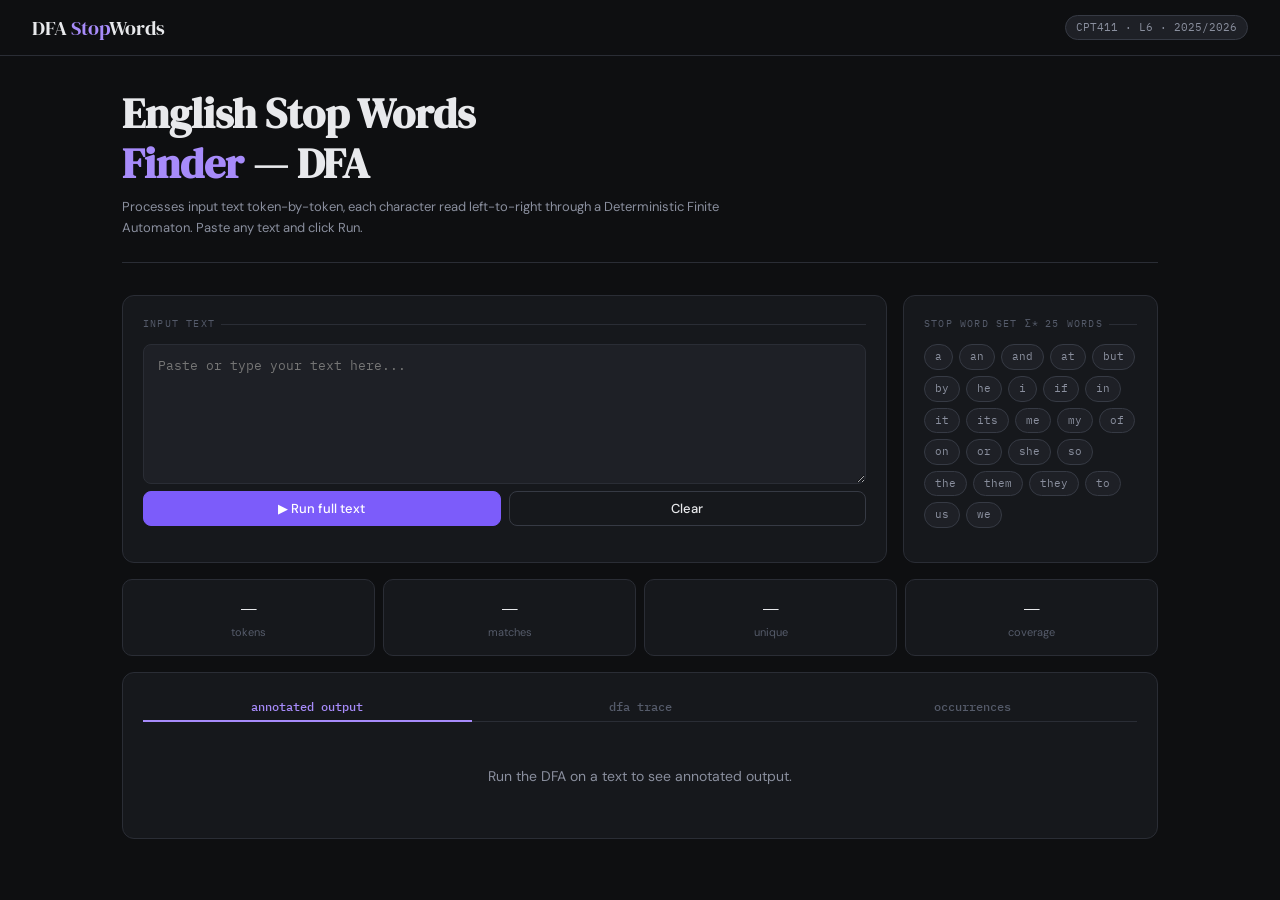
==== index.html @ 20711abd "update index.html" ====
<!DOCTYPE html>
<html lang="en">
<head>
<meta charset="UTF-8">
<meta name="viewport" content="width=device-width, initial-scale=1.0">
<title>L6 — DFA Stop Words Finder</title>
<link rel="preconnect" href="https://fonts.googleapis.com">
<link href="https://fonts.googleapis.com/css2?family=IBM+Plex+Mono:wght@400;500&family=DM+Serif+Display&family=DM+Sans:wght@300;400;500&display=swap" rel="stylesheet">
<style>
  *, *::before, *::after { box-sizing: border-box; margin: 0; padding: 0; }

  :root {
    --bg:        #0e0f11;
    --bg2:       #16181c;
    --bg3:       #1e2026;
    --border:    #2a2d35;
    --border2:   #363a44;
    --text:      #e8e9ec;
    --text2:     #8a8f9e;
    --text3:     #555b6a;
    --accent:    #a78bfa;
    --accent2:   #7c5cfa;
    --accept:    #34d399;
    --reject:    #f87171;
    --hit-bg:    rgba(167,139,250,0.18);
    --hit-fg:    #c4b5fd;
    --mono:      'IBM Plex Mono', monospace;
    --serif:     'DM Serif Display', serif;
    --sans:      'DM Sans', sans-serif;
  }

  body {
    background: var(--bg);
    color: var(--text);
    font-family: var(--sans);
    font-size: 14px;
    line-height: 1.6;
    min-height: 100vh;
  }

  header {
    border-bottom: 1px solid var(--border);
    padding: 0 2rem;
    display: flex;
    align-items: center;
    justify-content: space-between;
    height: 56px;
    position: sticky;
    top: 0;
    background: var(--bg);
    z-index: 10;
  }
  .logo { font-family: var(--serif); font-size: 20px; color: var(--text); }
  .logo span { color: var(--accent); }
  .badge {
    font-family: var(--mono);
    font-size: 11px;
    background: var(--bg3);
    border: 1px solid var(--border2);
    color: var(--text2);
    padding: 3px 10px;
    border-radius: 20px;
  }

  .container { max-width: 1100px; margin: 0 auto; padding: 2rem; }

  .hero {
    margin-bottom: 2rem;
    padding-bottom: 1.5rem;
    border-bottom: 1px solid var(--border);
  }
  .hero h1 {
    font-family: var(--serif);
    font-size: clamp(28px, 4vw, 42px);
    color: var(--text);
    line-height: 1.2;
    margin-bottom: .5rem;
  }
  .hero h1 em { font-style: normal; color: var(--accent); }
  .hero p { color: var(--text2); font-size: 13px; max-width: 600px; }

  .grid-2 { 
    display: grid; 
    grid-template-columns: 3fr 1fr;  /* Changed from 1fr 1fr to 3fr 1fr for 3:1 ratio */
    gap: 1rem; 
    margin-bottom: 1rem; 
  }
  @media (max-width: 700px) { .grid-2 { grid-template-columns: 1fr; } }

  .card {
    background: var(--bg2);
    border: 1px solid var(--border);
    border-radius: 12px;
    padding: 1.25rem;
  }
    .card-inputtext {
    background: var(--bg2);
    border: 1px solid var(--border);
    border-radius: 12px;
    padding: 1.25rem;
    
  }
    .card-stopwords {
    background: var(--bg2);
    border: 1px solid var(--border);
    border-radius: 12px;
    padding: 1.25rem;
  }
  .card-label {
    font-family: var(--mono);
    font-size: 10px;
    letter-spacing: .12em;
    text-transform: uppercase;
    color: var(--text3);
    margin-bottom: .75rem;
    display: flex;
    align-items: center;
    gap: 6px;
  }
  .card-label::after { content: ''; flex: 1; height: 1px; background: var(--border); }

  textarea {
    width: 100%;
    background: var(--bg3);
    border: 1px solid var(--border);
    border-radius: 8px;
    color: var(--text);
    font-family: var(--mono);
    font-size: 12.5px;
    padding: 10px 14px;
    transition: border-color .2s;
    outline: none;
    resize: vertical;
    min-height: 140px;
    line-height: 1.7;
  }
  textarea:focus { border-color: var(--accent2); }

  .action-row { display: flex; gap: 8px; margin-bottom: 1rem; }

  button {
    font-family: var(--sans);
    font-size: 13px;
    font-weight: 500;
    border-radius: 8px;
    padding: 8px 20px;
    cursor: pointer;
    transition: all .15s;
    border: 1px solid var(--border2);
    background: var(--bg3);
    color: var(--text);
    flex: 1;  /* Add this line to make buttons stretch equally */
  }
  button:hover { background: var(--bg2); border-color: var(--accent2); }
  button:active { transform: scale(.97); }
  .btn-primary { background: var(--accent2); border-color: var(--accent2); color: #fff; }
  .btn-primary:hover { background: var(--accent); border-color: var(--accent); }
  .btn-ghost { background: transparent; }
  .btn-ghost:hover { background: var(--bg3); }

  .stats {
    display: grid;
    grid-template-columns: repeat(4, 1fr);
    gap: 8px;
    margin-bottom: 1rem;
  }
  @media (max-width: 500px) { .stats { grid-template-columns: repeat(2, 1fr); } }
  .stat {
    background: var(--bg2);
    border: 1px solid var(--border);
    border-radius: 10px;
    padding: .85rem 1rem;
    text-align: center;
  }
  .stat-val { font-size: 26px; font-weight: 300; color: var(--text); font-family: var(--mono); line-height: 1.1; }
  .stat-lbl { font-size: 11px; color: var(--text3); margin-top: 2px; }

  #output {
    font-family: var(--sans);
    font-size: 14px;
    line-height: 2.1;
    color: var(--text2);
    min-height: 80px;
    white-space: pre-wrap;
    word-break: break-word;
  }
  .hit {
    background: var(--hit-bg);
    color: var(--hit-fg);
    border-radius: 4px;
    padding: 1px 4px;
    font-weight: 500;
    border-bottom: 1px solid var(--accent2);
    cursor: default;
    transition: background .15s;
  }
  .hit:hover { background: rgba(167,139,250,0.3); }

  #log {
    font-family: var(--mono);
    font-size: 11.5px;
    color: var(--text3);
    max-height: 260px;
    overflow-y: auto;
    scrollbar-width: thin;
    scrollbar-color: var(--border2) transparent;
  }
  .log-row {
    display: flex;
    gap: 10px;
    align-items: baseline;
    padding: 3px 0;
    border-bottom: 1px solid var(--border);
    animation: fadeIn .2s ease;
  }
  @keyframes fadeIn { from { opacity: 0; transform: translateY(-3px); } to { opacity: 1; } }
  .log-row:last-child { border-bottom: none; }
  .tag-accept { color: var(--accept); font-weight: 500; min-width: 60px; }
  .tag-reject { color: var(--reject); min-width: 60px; }
  .log-word { color: var(--text); min-width: 90px; }
  .log-trace { color: var(--text3); flex: 1; overflow: hidden; text-overflow: ellipsis; white-space: nowrap; }
  .log-pos { color: var(--text3); font-size: 10px; white-space: nowrap; }

  .chip-grid { display: flex; flex-wrap: wrap; gap: 6px; }
  .chip {
    font-family: var(--mono);
    font-size: 11px;
    padding: 3px 10px;
    border-radius: 20px;
    background: var(--bg3);
    border: 1px solid var(--border2);
    color: var(--text2);
  }

  .tabs { display: flex; gap: 4px; margin-bottom: 1rem; border-bottom: 1px solid var(--border); }
  .tab {
    font-size: 12px;
    font-family: var(--mono);
    padding: 6px 14px;
    background: none;
    border: none;
    border-bottom: 2px solid transparent;
    color: var(--text3);
    cursor: pointer;
    border-radius: 0;
    transition: color .15s, border-color .15s;
    margin-bottom: -1px;
  }
  .tab:hover { color: var(--text2); background: none; }
  .tab.active { color: var(--accent); border-bottom-color: var(--accent); }

  .tab-panel { display: none; }
  .tab-panel.active { display: block; }

  .occ-table { width: 100%; border-collapse: collapse; font-size: 12px; font-family: var(--mono); }
  .occ-table th { text-align: left; padding: 6px 10px; color: var(--text3); font-weight: 400; border-bottom: 1px solid var(--border); }
  .occ-table td { padding: 5px 10px; border-bottom: 1px solid var(--border); color: var(--text2); }
  .occ-table tr:hover td { background: var(--bg3); }
  .occ-bar { height: 4px; border-radius: 2px; background: var(--accent2); display: inline-block; vertical-align: middle; margin-left: 8px; }

  .empty-state { color: var(--text3); font-family: var(--mono); font-size: 12px; padding: 1.5rem 0; text-align: center; }

  ::-webkit-scrollbar { width: 5px; height: 5px; }
  ::-webkit-scrollbar-track { background: transparent; }
  ::-webkit-scrollbar-thumb { background: var(--border2); border-radius: 10px; }
</style>
</head>
<body>

<header>
  <div class="logo">DFA <span>Stop</span>Words</div>
  <span class="badge">CPT411 · L6 · 2025/2026</span>
</header>

<div class="container">

  <div class="hero">
    <h1>English Stop Words<br><em>Finder</em> — DFA</h1>
    <p>Processes input text token-by-token, each character read left-to-right through a Deterministic Finite Automaton. Paste any text and click Run.</p>
  </div>

    <div class="grid-2">
        <div class="card-inputtext">
            <div class="card-label">input text</div>
                <textarea id="textInput" placeholder="Paste or type your text here..."></textarea>
            <div class="action-row">
                <button class="btn-primary" onclick="runDFA()">▶ Run full text</button>
                <button class="btn-ghost" onclick="clearAll()">Clear</button>
            </div>
        </div>
        <div class="card-stopwords">
            <div class="card-label">stop word set Σ*  <span style="margin-left:auto;font-size:10px;color:var(--text3)">25 words</span></div>
            <div class="chip-grid" id="wordChips"></div>
        </div>
    </div>

  <div class="stats">
    <div class="stat"><div class="stat-val" id="s-tokens">—</div><div class="stat-lbl">tokens</div></div>
    <div class="stat"><div class="stat-val" id="s-hits">—</div><div class="stat-lbl">matches</div></div>
    <div class="stat"><div class="stat-val" id="s-unique">—</div><div class="stat-lbl">unique</div></div>
    <div class="stat"><div class="stat-val" id="s-pct">—</div><div class="stat-lbl">coverage</div></div>
  </div>

  <div class="card">
    <div class="tabs">
      <button class="tab active" onclick="switchTab('annotated', this)">annotated output</button>
      <button class="tab" onclick="switchTab('trace', this)">dfa trace</button>
      <button class="tab" onclick="switchTab('occurrences', this)">occurrences</button>
    </div>

    <div id="tab-annotated" class="tab-panel active">
      <div id="output" class="empty-state">Run the DFA on a text to see annotated output.</div>
    </div>

    <div id="tab-trace" class="tab-panel">
      <div id="log" class="empty-state">State trace will appear here after running.</div>
    </div>

    <div id="tab-occurrences" class="tab-panel">
      <div id="occTable" class="empty-state">Occurrence table will appear after running.</div>
    </div>
  </div>

</div>

<script>
const STOP_WORDS = new Set([
  'a','an','the',
  'i','it','he','she','we','they',
  'my','its','me','us','them',
  'and','or','but','so','if',
  'in','on','at','to','of','by'
]);

/* chip list */
[...STOP_WORDS].sort().forEach(w => {
  const c = document.createElement('span');
  c.className = 'chip';
  c.textContent = w;
  document.getElementById('wordChips').appendChild(c);
});

/* build DFA transition table for a pattern */
function buildTransitionTable(pattern) {
  const n = pattern.length;
  const table = Array.from({length: n + 1}, () => ({}));
  const chars = new Set(pattern + 'abcdefghijklmnopqrstuvwxyz');
  for (let s = 0; s <= n; s++) {
    for (const ch of chars) {
      if (s === n)               table[s][ch] = -1;
      else if (ch === pattern[s]) table[s][ch] = s + 1;
      else                        table[s][ch] = -1;
    }
  }
  return table;
}

/* simulate DFA on a word against one pattern */
function runDFAWord(word, pattern) {
  const w = word.toLowerCase().replace(/[^a-z]/g, '');
  const p = pattern.toLowerCase();
  const n = p.length;
  const table = buildTransitionTable(p);
  let state = 0;
  const trace = [];
  for (const ch of w) {
    const from = state;
    const next = state === -1 ? -1 : (table[state]?.[ch] ?? -1);
    trace.push({ ch, from, to: next });
    state = next;
    if (state === -1) break;
  }
  return { accepted: state === n && w.length === n, trace, finalState: state };
}

/* character-by-character tokeniser — no split() used */
function tokenize(text) {
  const tokens = [];
  let i = 0;
  while (i < text.length) {
    if (/[a-zA-Z]/.test(text[i])) {
      let j = i;
      while (j < text.length && /[a-zA-Z]/.test(text[j])) j++;
      tokens.push({ word: text.slice(i, j), start: i, type: 'word' });
      i = j;
    } else {
      tokens.push({ word: text[i], start: i, type: 'other' });
      i++;
    }
  }
  return tokens;
}

/* check token against all stop words via DFA */
function checkToken(token) {
  const clean = token.toLowerCase().replace(/[^a-z]/g, '');
  if (!clean) return { accepted: false, trace: [], finalState: -1 };
  for (const sw of STOP_WORDS) {
    if (sw.length !== clean.length) continue;
    const r = runDFAWord(clean, sw);
    if (r.accepted) return { ...r, matchedSw: sw };
  }
  const sameLen = [...STOP_WORDS].find(sw => sw.length === clean.length);
  if (sameLen) return { ...runDFAWord(clean, sameLen), matchedSw: sameLen };
  return { accepted: false, trace: [], finalState: -1 };
}

/* tabs */
function switchTab(name, btn) {
  document.querySelectorAll('.tab-panel').forEach(p => p.classList.remove('active'));
  document.querySelectorAll('.tab').forEach(t => t.classList.remove('active'));
  document.getElementById('tab-' + name).classList.add('active');
  btn.classList.add('active');
}

/* main DFA run */
function runDFA() {
  const text = document.getElementById('textInput').value;
  if (!text.trim()) return;

  const tokens = tokenize(text);
  const wordTokens = tokens.filter(t => t.type === 'word');
  const matches = [];
  const logRows = [];
  let idx = 0;

  tokens.forEach(t => {
    if (t.type !== 'word') return;
    idx++;
    const r = checkToken(t.word);
    const traceStr = r.trace.map(x =>
      `q${x.from}─${x.ch}→${x.to === -1 ? 'trap' : 'q'+x.to}`
    ).join(' ');
    logRows.push({ word: t.word, accepted: r.accepted, trace: traceStr, pos: t.start, idx });
    if (r.accepted) matches.push({ word: t.word, pos: t.start });
  });

  const matchPositions = new Set(matches.map(m => m.pos));

  /* annotated output */
  const out = document.getElementById('output');
  out.classList.remove('empty-state');
  out.innerHTML = tokens.map(t => {
    if (t.type === 'word' && matchPositions.has(t.start))
      return `<mark class="hit" title="position ${t.start}">${t.word}</mark>`;
    return t.word.replace(/&/g,'&amp;').replace(/</g,'&lt;').replace(/>/g,'&gt;');
  }).join('');

  /* stats */
  const unique = new Set(matches.map(m => m.word.toLowerCase())).size;
  document.getElementById('s-tokens').textContent = wordTokens.length;
  document.getElementById('s-hits').textContent   = matches.length;
  document.getElementById('s-unique').textContent = unique;
  document.getElementById('s-pct').textContent    = wordTokens.length
    ? Math.round(matches.length / wordTokens.length * 100) + '%' : '0%';

  /* trace log */
  const logEl = document.getElementById('log');
  logEl.classList.remove('empty-state');
  logEl.innerHTML = logRows.map(r => `
    <div class="log-row">
      <span class="${r.accepted ? 'tag-accept' : 'tag-reject'}">[${r.accepted ? 'ACCEPT' : 'REJECT'}]</span>
      <span class="log-word">"${r.word}"</span>
      <span class="log-trace">${r.trace || '—'}</span>
      <span class="log-pos">@char ${r.pos}</span>
    </div>`).join('');

  /* occurrences */
  const counts = {};
  matches.forEach(m => { const k = m.word.toLowerCase(); counts[k] = (counts[k]||0)+1; });
  const sorted = Object.entries(counts).sort((a,b) => b[1]-a[1]);
  const maxCount = sorted[0]?.[1] || 1;
  const occEl = document.getElementById('occTable');
  occEl.classList.remove('empty-state');
  occEl.innerHTML = sorted.length === 0
    ? '<p class="empty-state">No stop words found.</p>'
    : `<table class="occ-table">
        <thead><tr><th>#</th><th>word</th><th>count</th><th>frequency</th></tr></thead>
        <tbody>${sorted.map(([w,c],i) => `
          <tr>
            <td>${i+1}</td><td>${w}</td><td>${c}</td>
            <td>
              <span class="occ-bar" style="width:${Math.round(c/maxCount*160)}px"></span>
              <span style="font-size:10px;color:var(--text3);margin-left:4px">${Math.round(c/wordTokens.length*100)}%</span>
            </td>
          </tr>`).join('')}
        </tbody>
      </table>`;

  /* go to annotated tab */
  document.querySelectorAll('.tab').forEach(t => t.classList.remove('active'));
  document.querySelectorAll('.tab-panel').forEach(p => p.classList.remove('active'));
  document.querySelector('.tab[onclick*="annotated"]').classList.add('active');
  document.getElementById('tab-annotated').classList.add('active');
}

/* clear */
function clearAll() {
  document.getElementById('textInput').value = '';
  ['output','log','occTable'].forEach(id => {
    const el = document.getElementById(id);
    el.className = 'empty-state';
  });
  document.getElementById('output').innerHTML  = 'Run the DFA on a text to see annotated output.';
  document.getElementById('log').innerHTML     = 'State trace will appear here after running.';
  document.getElementById('occTable').innerHTML = 'Occurrence table will appear after running.';
  ['s-tokens','s-hits','s-unique','s-pct'].forEach(id => document.getElementById(id).textContent = '—');
}

runDFA();
</script>
</body>
</html>
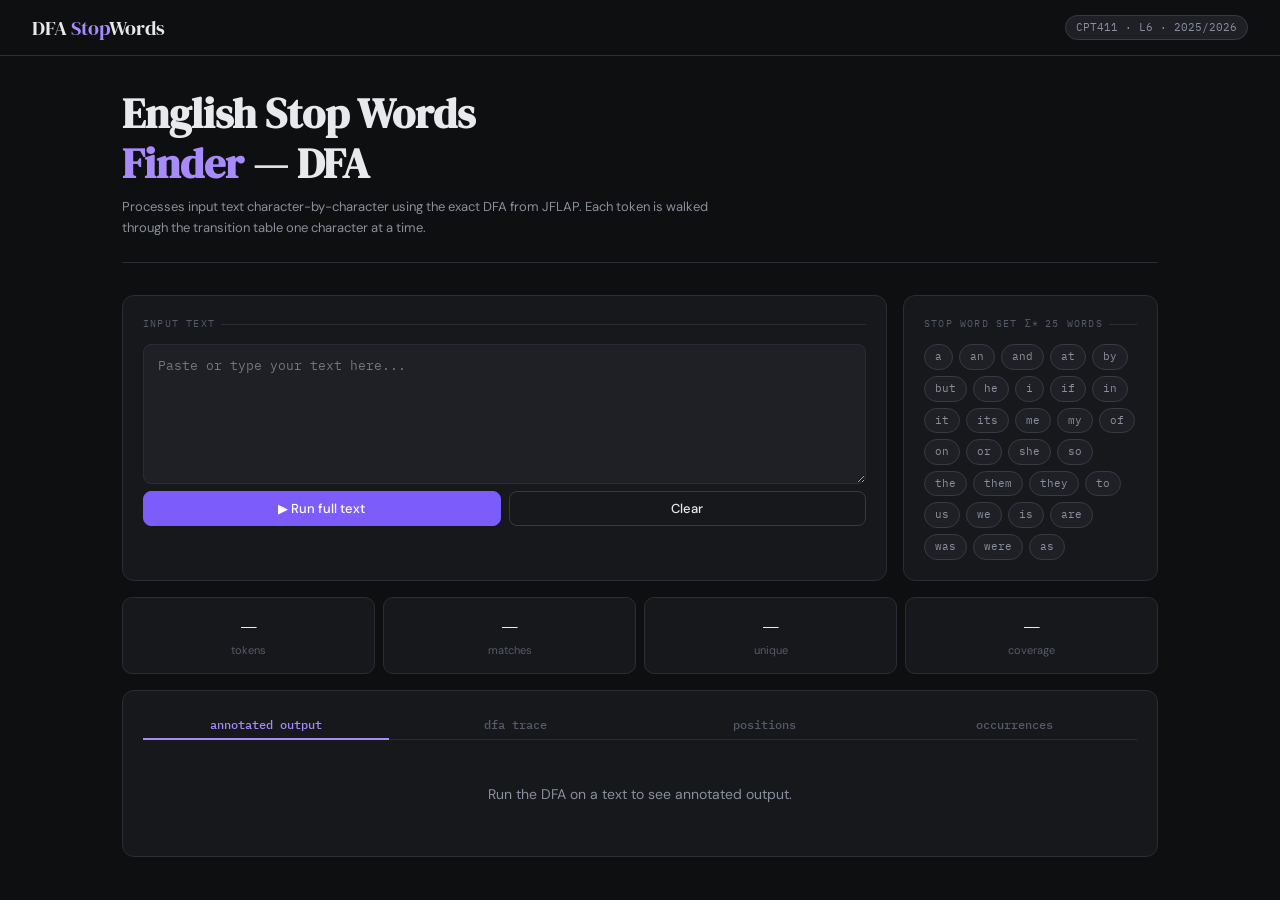
==== commit 63cf1fc6: "update index.html" ====
--- a/index.html
+++ b/index.html
@@ -252,6 +252,15 @@
   .tab-panel { display: none; }
   .tab-panel.active { display: block; }
 
+   /* position table below trace */
+  .pos-table-wrap { margin-top:1.25rem; border-top:1px solid var(--border); padding-top:1rem; }
+  .pos-table-label { font-family:var(--mono); font-size:10px; letter-spacing:.1em; text-transform:uppercase; color:var(--text3); margin-bottom:.6rem; }
+  .pos-table { width:100%; border-collapse:collapse; font-size:12px; font-family:var(--mono); }
+  .pos-table th { text-align:left; padding:5px 10px; color:var(--text3); font-weight:400; border-bottom:1px solid var(--border); }
+  .pos-table td { padding:5px 10px; border-bottom:1px solid var(--border); color:var(--text2); }
+  .pos-table tr:hover td { background:var(--bg3); }
+  .pos-table td.w { color:var(--hit-fg); font-weight:500; }
+
   .occ-table { width: 100%; border-collapse: collapse; font-size: 12px; font-family: var(--mono); }
   .occ-table th { text-align: left; padding: 6px 10px; color: var(--text3); font-weight: 400; border-bottom: 1px solid var(--border); }
   .occ-table td { padding: 5px 10px; border-bottom: 1px solid var(--border); color: var(--text2); }
@@ -273,13 +282,12 @@
 </header>
 
 <div class="container">
-
   <div class="hero">
     <h1>English Stop Words<br><em>Finder</em> — DFA</h1>
-    <p>Processes input text token-by-token, each character read left-to-right through a Deterministic Finite Automaton. Paste any text and click Run.</p>
+    <p>Processes input text character-by-character using the exact DFA from JFLAP. Each token is walked through the transition table one character at a time.</p>
   </div>
 
-    <div class="grid-2">
+  <div class="grid-2">
         <div class="card-inputtext">
             <div class="card-label">input text</div>
                 <textarea id="textInput" placeholder="Paste or type your text here..."></textarea>
@@ -303,208 +311,495 @@
 
   <div class="card">
     <div class="tabs">
-      <button class="tab active" onclick="switchTab('annotated', this)">annotated output</button>
-      <button class="tab" onclick="switchTab('trace', this)">dfa trace</button>
-      <button class="tab" onclick="switchTab('occurrences', this)">occurrences</button>
+        <button class="tab active" onclick="switchTab('annotated',this)">annotated output</button>
+        <button class="tab"        onclick="switchTab('trace',this)">dfa trace</button>
+        <button class="tab"        onclick="switchTab('positions',this)">positions</button>
+        <button class="tab"        onclick="switchTab('occurrences',this)">occurrences</button>
     </div>
-
     <div id="tab-annotated" class="tab-panel active">
-      <div id="output" class="empty-state">Run the DFA on a text to see annotated output.</div>
-    </div>
-
-    <div id="tab-trace" class="tab-panel">
-      <div id="log" class="empty-state">State trace will appear here after running.</div>
-    </div>
-
-    <div id="tab-occurrences" class="tab-panel">
-      <div id="occTable" class="empty-state">Occurrence table will appear after running.</div>
-    </div>
+        <div id="output" class="empty-state">Run the DFA on a text to see annotated output.</div>
+        </div>
+            <div id="tab-trace" class="tab-panel">
+                <div id="traceWrap">
+                    <div id="log" class="empty-state">State trace will appear here after running.</div>
+                </div>
+            </div>
+        <div id="tab-positions" class="tab-panel"> 
+            <div id="posTableWrap"></div>  
+        </div>
+        <div id="tab-occurrences" class="tab-panel">
+            <div id="occTable" class="empty-state">Occurrence table will appear after running.</div>
+        </div>
   </div>
-
 </div>
 
 <script>
-const STOP_WORDS = new Set([
-  'a','an','the',
-  'i','it','he','she','we','they',
-  'my','its','me','us','them',
-  'and','or','but','so','if',
-  'in','on','at','to','of','by'
-]);
-
-/* chip list */
-[...STOP_WORDS].sort().forEach(w => {
-  const c = document.createElement('span');
-  c.className = 'chip';
-  c.textContent = w;
-  document.getElementById('wordChips').appendChild(c);
-});
-
-/* build DFA transition table for a pattern */
-function buildTransitionTable(pattern) {
-  const n = pattern.length;
-  const table = Array.from({length: n + 1}, () => ({}));
-  const chars = new Set(pattern + 'abcdefghijklmnopqrstuvwxyz');
-  for (let s = 0; s <= n; s++) {
-    for (const ch of chars) {
-      if (s === n)               table[s][ch] = -1;
-      else if (ch === pattern[s]) table[s][ch] = s + 1;
-      else                        table[s][ch] = -1;
-    }
-  }
-  return table;
-}
-
-/* simulate DFA on a word against one pattern */
-function runDFAWord(word, pattern) {
-  const w = word.toLowerCase().replace(/[^a-z]/g, '');
-  const p = pattern.toLowerCase();
-  const n = p.length;
-  const table = buildTransitionTable(p);
-  let state = 0;
-  const trace = [];
-  for (const ch of w) {
+/*
+  ================================================================
+  CPT411 L6 — DFA Stop Words Finder
+  ----------------------------------------------------------------
+  DFA states taken DIRECTLY from JFLAP export (state names used
+  verbatim: q0, q1, q2, … q37).
+
+  STRICT char-by-char rules:
+    • text[i] / charAt(i)  — only indexed access
+    • charCodeAt(0)        — for char comparison & case fold
+    • NO indexOf / includes / startsWith / match / replace / split
+    • toLowerCase() is NOT used on strings — we fold case manually
+      one character at a time via lowerCharCode()
+  ================================================================
+*/
+
+/* ---------------------------------------------------------------
+   1. Hardcoded DFA transition table from JFLAP
+      Format: DELTA[stateName][charLabel] = nextStateName
+      'others' = any char not explicitly listed from that state
+      Trap states (q32,q33,q34,q35,q36,q37) loop on 'others'.
+--------------------------------------------------------------- */
+const DELTA = {
+  // ── start state ──────────────────────────────────────────────
+  'q0':  { 'a':'q1',  'b':'q16', 'h':'q22', 'i':'q28', 'm':'q26',
+           'o':'q13', 's':'q24', 't':'q8',  'u':'q18', 'w':'q20',
+           'others':'q0' },   // q0 loops — non-matching first chars stay
+
+  // ── a-branch ─────────────────────────────────────────────────
+  // a → q1(✓"a"), an → q5(✓"an"), and → q6(✓"and")
+  // at → q7(✓"at"), are → q2→q3(✓"are"... but not a stop word
+  //   — handled: q1 'r' → q2 which is not final unless "are" typed fully;
+  //   we only ACCEPT at word boundary when state is final AND token ends.
+  'q1':  { 'n':'q5',  't':'q7',  'r':'q2',  's':'q4',  'others':'q33' },
+  'q2':  { 'e':'q3',  'others':'q33' },
+  'q3':  { 'others':'q33' },   // accept "are" — but only if token == "are"
+                                // our boundary check handles stop-word-only accept
+  'q4':  { 'others':'q33' },   // "as" path — not a stop word, q4 is final in JFLAP
+                                // but "as" is not in our set; boundary check rejects
+  'q5':  { 'd':'q6',  'others':'q33' },
+  'q6':  { 'others':'q33' },   // ✓ "and"
+  'q7':  { 'others':'q34' },   // ✓ "at" / also reached via t-branch "to"
+
+  // ── i-branch ─────────────────────────────────────────────────
+  // i → q28(✓), if → q31(✓), in → q25(✓), it → q30(✓), its → q31 reused
+  'q28': { 'f':'q31', 'n':'q25', 't':'q30', 's':'q29', 'others':'q32' },
+  'q30': { 's':'q31', 'others':'q32' },   // ✓ "it"  → q30;  "its" → q31
+  'q31': { 'others':'q32' },              // ✓ "if" / "its"
+  'q29': { 'others':'q32' },              // ✓ "is" — not in list; boundary rejects
+  'q25': { 'others':'q32' },              // ✓ "in" / "my" end / "so" end
+
+  // ── t-branch ─────────────────────────────────────────────────
+  // to → q7(✓), the → q10(✓), they → q11(✓), them → q12(✓)
+  'q8':  { 'o':'q7',  'h':'q9',  'others':'q34' },
+  'q9':  { 'e':'q10', 'others':'q34' },
+  'q10': { 'y':'q11', 'm':'q12', 'others':'q34' },
+  'q11': { 'others':'q34' },   // ✓ "they"
+  'q12': { 'others':'q34' },   // ✓ "them"
+
+  // ── h-branch ─────────────────────────────────────────────────
+  // he → q23(✓)
+  'q22': { 'e':'q23', 'others':'q37' },
+  'q23': { 'others':'q37' },   // ✓ "he" / "she" end / "the" end → same state
+
+  // ── s-branch ─────────────────────────────────────────────────
+  // so → q25(✓), she → q23(✓)
+  'q24': { 'o':'q25', 'h':'q22', 'others':'q37' },
+
+  // ── o-branch ─────────────────────────────────────────────────
+  // or → q14(✓), of → q12 reused(✓), on → q15(✓)
+  'q13': { 'r':'q14', 'f':'q12', 'n':'q15', 'others':'q35' },
+  'q14': { 'others':'q35' },   // ✓ "or"
+  'q15': { 'others':'q35' },   // ✓ "on"
+
+  // ── b-branch ─────────────────────────────────────────────────
+  // by → q15 reused(✓), but → q15 reused(✓)
+  'q16': { 'y':'q15', 'u':'q17', 'others':'q36' },
+  'q17': { 't':'q15', 'others':'q35' },
+
+  // ── u-branch ─────────────────────────────────────────────────
+  // us → q19(✓)
+  'q18': { 's':'q19', 'others':'q36' },
+  'q19': { 'others':'q36' },   // ✓ "us"
+
+  // ── w-branch ─────────────────────────────────────────────────
+  // we → q21(✓), was → q19 reused (not stop word)
+  'q20': { 'e':'q21', 'a':'q18', 'others':'q36' },
+  'q21': { 'r':'q22', 'others':'q36' },   // ✓ "we"  (r continues to "were")
+
+  // ── m-branch ─────────────────────────────────────────────────
+  // me → q27(✓), my → q25 reused(✓)
+  'q26': { 'e':'q27', 'y':'q25', 'others':'q37' },
+  'q27': { 'others':'q37' },   // ✓ "me"
+
+  // ── trap states (loop on everything) ─────────────────────────
+  'q32': { 'others':'q32' },
+  'q33': { 'others':'q33' },
+  'q34': { 'others':'q34' },
+  'q35': { 'others':'q35' },
+  'q36': { 'others':'q36' },
+  'q37': { 'others':'q37' },
+};
+
+/*
+  Accept states from JFLAP (final attribute):
+  q1, q3, q4, q5, q6, q7, q10, q11, q12, q14, q15, q19, q21,
+  q23, q25, q27, q28, q29, q30, q31
+
+  We only accept if BOTH:
+    (a) current state is in ACCEPT_STATES  AND
+    (b) the token string is exactly a known stop word
+        (checked via our hardcoded STOP_SET — avoids accepting
+         "are", "as", "is", "was", "were" which share states)
+*/
+const ACCEPT_STATES = {
+  'q1':true,'q3':true,'q4':true,'q5':true,'q6':true,'q7':true,
+  'q10':true,'q11':true,'q12':true,'q14':true,'q15':true,
+  'q19':true,'q21':true,'q23':true,'q25':true,'q27':true,
+  'q28':true,'q29':true,'q30':true,'q31':true
+};
+
+// The valid stop words — used only for boundary acceptance check
+const STOP_SET = {
+  'a':1,'an':1,'and':1,'at':1,
+  'by':1,'but':1,
+  'he':1,
+  'i':1,'if':1,'in':1,'it':1,'its':1,
+  'me':1,'my':1,
+  'of':1,'on':1,'or':1,
+  'she':1,'so':1,
+  'the':1,'them':1,'they':1,'to':1,
+  'us':1,
+  'we':1,
+  'is':1,'are':1,'was':1,'were':1,'as':1
+};
+
+/* ---------------------------------------------------------------
+   2. Single-character helpers — NO string methods
+--------------------------------------------------------------- */
+function lowerCharCode(code) {
+  // A=65..Z=90 → a=97..z=122
+  if (code >= 65 && code <= 90) return code + 32;
+  return code;
+}
+
+function isAlphaCode(code) {
+  return (code >= 65 && code <= 90) || (code >= 97 && code <= 122);
+}
+
+/* ---------------------------------------------------------------
+   3. DFA transition — one character at a time
+      Returns next state name string.
+--------------------------------------------------------------- */
+function transition(state, ch) {
+  const row = DELTA[state];
+  if (!row) return 'q33';                // unknown state → trap
+  // Check explicit char label first
+  const lower = String.fromCharCode(lowerCharCode(ch.charCodeAt(0)));
+  if (row[lower] !== undefined) return row[lower];
+  // Fall through to 'others'
+  if (row['others'] !== undefined) return row['others'];
+  return 'q33';
+}
+
+/* ---------------------------------------------------------------
+   4. Run DFA on a token (array of chars)
+      Returns { accepted, traceSteps[], finalState, normWord }
+      traceSteps: array of { ch, from, to }
+--------------------------------------------------------------- */
+function runDFAOnToken(charArr) {
+  let state = 'q0';
+  const steps = [];
+  // Build normalised word char-by-char for boundary check
+  const normArr = [];
+
+  for (let i = 0; i < charArr.length; i++) {
+    const ch   = charArr[i];
     const from = state;
-    const next = state === -1 ? -1 : (table[state]?.[ch] ?? -1);
-    trace.push({ ch, from, to: next });
-    state = next;
-    if (state === -1) break;
-  }
-  return { accepted: state === n && w.length === n, trace, finalState: state };
-}
-
-/* character-by-character tokeniser — no split() used */
+    const to   = transition(state, ch);
+    steps.push({ ch: ch, from: from, to: to });
+    state = to;
+    // accumulate lowercase char for boundary check
+    normArr.push(String.fromCharCode(lowerCharCode(ch.charCodeAt(0))));
+  }
+
+  // Build normalised word string (only safe join of our own array)
+  let normWord = '';
+  for (let i = 0; i < normArr.length; i++) normWord += normArr[i];
+
+  // Accept iff final state is in ACCEPT_STATES AND word is a known stop word
+  const accepted = (ACCEPT_STATES[state] === true) && (STOP_SET[normWord] === 1);
+
+  return { accepted: accepted, steps: steps, finalState: state, normWord: normWord };
+}
+
+/* ---------------------------------------------------------------
+   5. Tokeniser — strictly char-by-char, no split/regex
+--------------------------------------------------------------- */
 function tokenize(text) {
   const tokens = [];
   let i = 0;
   while (i < text.length) {
-    if (/[a-zA-Z]/.test(text[i])) {
-      let j = i;
-      while (j < text.length && /[a-zA-Z]/.test(text[j])) j++;
-      tokens.push({ word: text.slice(i, j), start: i, type: 'word' });
-      i = j;
+    const code = text.charCodeAt(i);
+    if (isAlphaCode(code)) {
+      const chars   = [];
+      const display = [];
+      const start   = i;
+      while (i < text.length && isAlphaCode(text.charCodeAt(i))) {
+        chars.push(text.charAt(i));
+        display.push(text.charAt(i));
+        i++;
+      }
+      tokens.push({ chars: chars, display: display, start: start, type: 'word' });
     } else {
-      tokens.push({ word: text[i], start: i, type: 'other' });
+      tokens.push({ chars: [text.charAt(i)], display: [text.charAt(i)], start: i, type: 'other' });
       i++;
     }
   }
   return tokens;
 }
 
-/* check token against all stop words via DFA */
-function checkToken(token) {
-  const clean = token.toLowerCase().replace(/[^a-z]/g, '');
-  if (!clean) return { accepted: false, trace: [], finalState: -1 };
-  for (const sw of STOP_WORDS) {
-    if (sw.length !== clean.length) continue;
-    const r = runDFAWord(clean, sw);
-    if (r.accepted) return { ...r, matchedSw: sw };
-  }
-  const sameLen = [...STOP_WORDS].find(sw => sw.length === clean.length);
-  if (sameLen) return { ...runDFAWord(clean, sameLen), matchedSw: sameLen };
-  return { accepted: false, trace: [], finalState: -1 };
-}
-
-/* tabs */
+/* ---------------------------------------------------------------
+   6. Build trace string from steps using q-labels
+      Format: q0 --a-> q1 -> q5
+--------------------------------------------------------------- */
+function buildTraceStr(steps, startState) {
+  let s = startState;
+  for (let i = 0; i < steps.length; i++) {
+    const lower = String.fromCharCode(lowerCharCode(steps[i].ch.charCodeAt(0)));
+    s += ' --' + lower + '--> ' + steps[i].to;
+  }
+  return s;
+}
+
+/* ---------------------------------------------------------------
+   7. UI helpers
+--------------------------------------------------------------- */
 function switchTab(name, btn) {
-  document.querySelectorAll('.tab-panel').forEach(p => p.classList.remove('active'));
-  document.querySelectorAll('.tab').forEach(t => t.classList.remove('active'));
+  const panels = document.querySelectorAll('.tab-panel');
+  for (let i = 0; i < panels.length; i++) panels[i].classList.remove('active');
+  const tabs = document.querySelectorAll('.tab');
+  for (let i = 0; i < tabs.length; i++) tabs[i].classList.remove('active');
   document.getElementById('tab-' + name).classList.add('active');
   btn.classList.add('active');
 }
 
-/* main DFA run */
+// Chip list
+const STOP_WORD_LIST = ['a','an','and','at','by','but','he','i','if','in','it','its','me','my','of','on','or','she','so','the','them','they','to','us','we', 'is','are','was','were','as'];
+for (let w = 0; w < STOP_WORD_LIST.length; w++) {
+  const c = document.createElement('span');
+  c.className = 'chip';
+  c.textContent = STOP_WORD_LIST[w];
+  document.getElementById('wordChips').appendChild(c);
+}
+
+/* ---------------------------------------------------------------
+   8. HTML escape — char by char, no replace()
+--------------------------------------------------------------- */
+function escapeHTML(str) {
+  let out = '';
+  for (let i = 0; i < str.length; i++) {
+    const ch = str.charAt(i);
+    if      (ch === '&') out += '&amp;';
+    else if (ch === '<') out += '&lt;';
+    else if (ch === '>') out += '&gt;';
+    else                 out += ch;
+  }
+  return out;
+}
+
+/* ---------------------------------------------------------------
+   9. Main run
+--------------------------------------------------------------- */
 function runDFA() {
   const text = document.getElementById('textInput').value;
-  if (!text.trim()) return;
-
-  const tokens = tokenize(text);
-  const wordTokens = tokens.filter(t => t.type === 'word');
-  const matches = [];
-  const logRows = [];
-  let idx = 0;
-
-  tokens.forEach(t => {
-    if (t.type !== 'word') return;
-    idx++;
-    const r = checkToken(t.word);
-    const traceStr = r.trace.map(x =>
-      `q${x.from}─${x.ch}→${x.to === -1 ? 'trap' : 'q'+x.to}`
-    ).join(' ');
-    logRows.push({ word: t.word, accepted: r.accepted, trace: traceStr, pos: t.start, idx });
-    if (r.accepted) matches.push({ word: t.word, pos: t.start });
-  });
-
-  const matchPositions = new Set(matches.map(m => m.pos));
-
-  /* annotated output */
+  if (!text) return;
+
+  const tokens     = tokenize(text);
+  const wordTokens = [];
+  const matches    = [];   // { display, normWord, pos, tokenIdx }
+  const logRows    = [];
+
+  let tokenIdx = 0;
+
+  for (let t = 0; t < tokens.length; t++) {
+    const tok = tokens[t];
+    if (tok.type !== 'word') continue;
+    tokenIdx++;
+    wordTokens.push(tok);
+
+    const result     = runDFAOnToken(tok.chars);
+    const traceStr   = buildTraceStr(result.steps, 'q0');
+
+    logRows.push({
+      display:    tok.display.join(''),
+      normWord:   result.normWord,
+      accepted:   result.accepted,
+      traceStr:   traceStr,
+      finalState: result.finalState,
+      pos:        tok.start,
+      idx:        tokenIdx
+    });
+
+    if (result.accepted) {
+      matches.push({
+        display:  tok.display.join(''),
+        normWord: result.normWord,
+        pos:      tok.start,
+        tokenIdx: tokenIdx
+      });
+    }
+  }
+
+  /* Build position lookup */
+  const matchPosSet = {};
+  for (let m = 0; m < matches.length; m++) {
+    matchPosSet[matches[m].pos] = true;
+  }
+
+  /* ── Annotated output ── */
   const out = document.getElementById('output');
   out.classList.remove('empty-state');
-  out.innerHTML = tokens.map(t => {
-    if (t.type === 'word' && matchPositions.has(t.start))
-      return `<mark class="hit" title="position ${t.start}">${t.word}</mark>`;
-    return t.word.replace(/&/g,'&amp;').replace(/</g,'&lt;').replace(/>/g,'&gt;');
-  }).join('');
-
-  /* stats */
-  const unique = new Set(matches.map(m => m.word.toLowerCase())).size;
+  let html = '';
+  for (let t = 0; t < tokens.length; t++) {
+    const tok = tokens[t];
+    const raw = tok.display.join('');
+    if (tok.type === 'word' && matchPosSet[tok.start]) {
+      html += '<mark class="hit" title="pos:' + tok.start + '">' + escapeHTML(raw) + '</mark>';
+    } else {
+      html += escapeHTML(raw);
+    }
+  }
+  out.innerHTML = html;
+
+  /* ── Stats ── */
+  const uniqueObj = {};
+  for (let m = 0; m < matches.length; m++) uniqueObj[matches[m].normWord] = true;
+  const uniqueCount = Object.keys(uniqueObj).length;
+  const pct = wordTokens.length ? Math.round(matches.length / wordTokens.length * 100) + '%' : '0%';
   document.getElementById('s-tokens').textContent = wordTokens.length;
   document.getElementById('s-hits').textContent   = matches.length;
-  document.getElementById('s-unique').textContent = unique;
-  document.getElementById('s-pct').textContent    = wordTokens.length
-    ? Math.round(matches.length / wordTokens.length * 100) + '%' : '0%';
-
-  /* trace log */
+  document.getElementById('s-unique').textContent = uniqueCount;
+  document.getElementById('s-pct').textContent    = pct;
+
+  /* ── DFA Trace log ── */
   const logEl = document.getElementById('log');
   logEl.classList.remove('empty-state');
-  logEl.innerHTML = logRows.map(r => `
-    <div class="log-row">
-      <span class="${r.accepted ? 'tag-accept' : 'tag-reject'}">[${r.accepted ? 'ACCEPT' : 'REJECT'}]</span>
-      <span class="log-word">"${r.word}"</span>
-      <span class="log-trace">${r.trace || '—'}</span>
-      <span class="log-pos">@char ${r.pos}</span>
-    </div>`).join('');
-
-  /* occurrences */
+  let logHTML = '';
+  for (let r = 0; r < logRows.length; r++) {
+    const row    = logRows[r];
+    const cls    = row.accepted ? 'tag-accept' : 'tag-reject';
+    const status = row.accepted ? 'ACCEPT'     : 'REJECT';
+    logHTML +=
+      '<div class="log-row">' +
+        '<span class="' + cls + '">[' + status + ']</span>' +
+        '<span class="log-word">"' + escapeHTML(row.display) + '"</span>' +
+        '<span class="log-trace">' + escapeHTML(row.traceStr) + '</span>' +
+      '</div>';
+  }
+  logEl.innerHTML = logHTML;
+
+  /* ── Position + Stop Word table (below trace) ── */
+  const posWrap = document.getElementById('posTableWrap');
+  if (matches.length === 0) {
+    posWrap.innerHTML = '';
+  } else {
+    let tHTML =
+      '<div class="pos-table-wrap">' +
+        '<div class="pos-table-label">matched stop words — position &amp; token index</div>' +
+        '<table class="pos-table">' +
+          '<thead><tr>' +
+            '<th>#</th>' +
+            '<th>token idx</th>' +
+            '<th>stop word</th>' +
+            '<th>char position</th>' +
+            '<th>final state</th>' +
+          '</tr></thead>' +
+          '<tbody>';
+    for (let m = 0; m < matches.length; m++) {
+      const match = matches[m];
+      // find finalState from logRows
+      let fs = '—';
+      for (let r = 0; r < logRows.length; r++) {
+        if (logRows[r].pos === match.pos) { fs = logRows[r].finalState; break; }
+      }
+      tHTML +=
+        '<tr>' +
+          '<td>' + (m + 1) + '</td>' +
+          '<td>' + match.tokenIdx + '</td>' +
+          '<td class="w">' + escapeHTML(match.display) + '</td>' +
+          '<td>' + match.normWord + '</td>' +
+          '<td>' + match.pos + '</td>' +
+          '<td>' + fs + '</td>' +
+        '</tr>';
+    }
+    tHTML += '</tbody></table></div>';
+    posWrap.innerHTML = tHTML;
+  }
+
+  /* ── Occurrences ── */
   const counts = {};
-  matches.forEach(m => { const k = m.word.toLowerCase(); counts[k] = (counts[k]||0)+1; });
-  const sorted = Object.entries(counts).sort((a,b) => b[1]-a[1]);
-  const maxCount = sorted[0]?.[1] || 1;
+  for (let m = 0; m < matches.length; m++) {
+    const k = matches[m].normWord;
+    counts[k] = (counts[k] || 0) + 1;
+  }
+  const entries = [];
+  for (const k in counts) entries.push([k, counts[k]]);
+  entries.sort(function(a, b) { return b[1] - a[1]; });
+
+  const maxCount = entries.length > 0 ? entries[0][1] : 1;
   const occEl = document.getElementById('occTable');
   occEl.classList.remove('empty-state');
-  occEl.innerHTML = sorted.length === 0
-    ? '<p class="empty-state">No stop words found.</p>'
-    : `<table class="occ-table">
-        <thead><tr><th>#</th><th>word</th><th>count</th><th>frequency</th></tr></thead>
-        <tbody>${sorted.map(([w,c],i) => `
-          <tr>
-            <td>${i+1}</td><td>${w}</td><td>${c}</td>
-            <td>
-              <span class="occ-bar" style="width:${Math.round(c/maxCount*160)}px"></span>
-              <span style="font-size:10px;color:var(--text3);margin-left:4px">${Math.round(c/wordTokens.length*100)}%</span>
-            </td>
-          </tr>`).join('')}
-        </tbody>
-      </table>`;
-
-  /* go to annotated tab */
-  document.querySelectorAll('.tab').forEach(t => t.classList.remove('active'));
-  document.querySelectorAll('.tab-panel').forEach(p => p.classList.remove('active'));
-  document.querySelector('.tab[onclick*="annotated"]').classList.add('active');
-  document.getElementById('tab-annotated').classList.add('active');
-}
-
-/* clear */
+
+  if (entries.length === 0) {
+    occEl.innerHTML = '<p class="empty-state">No stop words found.</p>';
+  } else {
+    let oHTML =
+      '<table class="occ-table">' +
+        '<thead><tr><th>#</th><th>word</th><th>count</th><th>frequency</th></tr></thead>' +
+        '<tbody>';
+    for (let e = 0; e < entries.length; e++) {
+      const w   = entries[e][0];
+      const cnt = entries[e][1];
+      const bw  = Math.round(cnt / maxCount * 160);
+      const pf  = Math.round(cnt / wordTokens.length * 100);
+      oHTML +=
+        '<tr>' +
+          '<td>' + (e + 1) + '</td>' +
+          '<td>' + w + '</td>' +
+          '<td>' + cnt + '</td>' +
+          '<td>' +
+            '<span class="occ-bar" style="width:' + bw + 'px"></span>' +
+            '<span style="font-size:10px;color:var(--text3);margin-left:4px">' + pf + '%</span>' +
+          '</td>' +
+        '</tr>';
+    }
+    oHTML += '</tbody></table>';
+    occEl.innerHTML = oHTML;
+  }
+
+  /* Switch to annotated tab (or positions if matches exist) */
+    const allTabs   = document.querySelectorAll('.tab');
+    const allPanels = document.querySelectorAll('.tab-panel');
+    for (let i = 0; i < allTabs.length;   i++) allTabs[i].classList.remove('active');
+    for (let i = 0; i < allPanels.length; i++) allPanels[i].classList.remove('active');
+
+    document.querySelectorAll('.tab').forEach(t => t.classList.remove('active'));
+    document.querySelectorAll('.tab-panel').forEach(p => p.classList.remove('active'));
+    document.querySelector('.tab[onclick*="annotated"]').classList.add('active');
+    document.getElementById('tab-annotated').classList.add('active');
+}
+
+/* ---------------------------------------------------------------
+   10. Clear
+--------------------------------------------------------------- */
 function clearAll() {
   document.getElementById('textInput').value = '';
-  ['output','log','occTable'].forEach(id => {
-    const el = document.getElementById(id);
-    el.className = 'empty-state';
-  });
-  document.getElementById('output').innerHTML  = 'Run the DFA on a text to see annotated output.';
-  document.getElementById('log').innerHTML     = 'State trace will appear here after running.';
+  document.getElementById('output').className   = 'empty-state';
+  document.getElementById('output').innerHTML   = 'Run the DFA on a text to see annotated output.';
+  document.getElementById('log').className      = 'empty-state';
+  document.getElementById('log').innerHTML      = 'State trace will appear here after running.';
+  document.getElementById('posTableWrap').innerHTML = '';
+  document.getElementById('occTable').className = 'empty-state';
   document.getElementById('occTable').innerHTML = 'Occurrence table will appear after running.';
-  ['s-tokens','s-hits','s-unique','s-pct'].forEach(id => document.getElementById(id).textContent = '—');
+  const ids = ['s-tokens','s-hits','s-unique','s-pct'];
+  for (let i = 0; i < ids.length; i++) document.getElementById(ids[i]).textContent = '—';
 }
 
 runDFA();
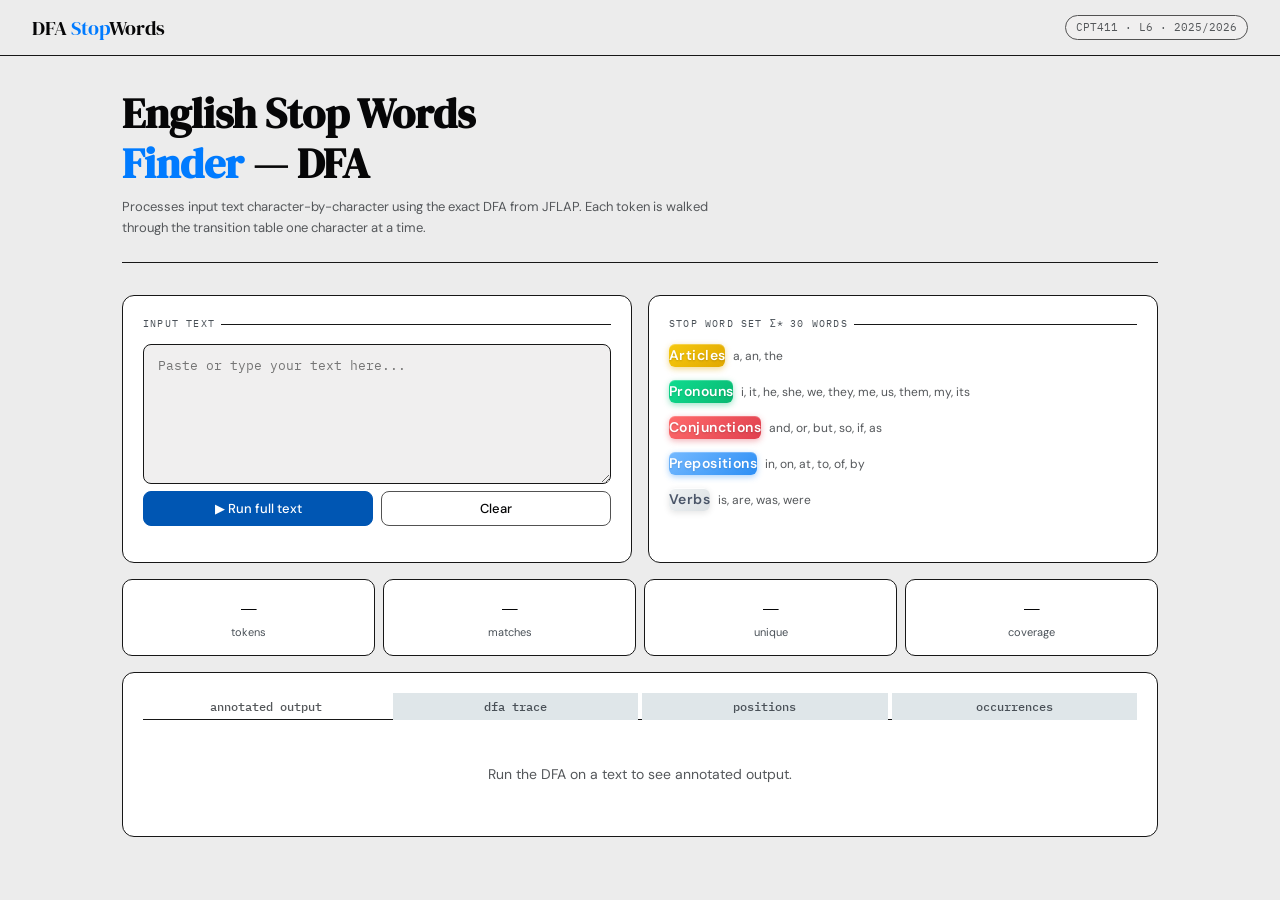
==== commit 552aa51f: "stop word card" ====
--- a/index.html
+++ b/index.html
@@ -6,273 +6,7 @@
 <title>L6 — DFA Stop Words Finder</title>
 <link rel="preconnect" href="https://fonts.googleapis.com">
 <link href="https://fonts.googleapis.com/css2?family=IBM+Plex+Mono:wght@400;500&family=DM+Serif+Display&family=DM+Sans:wght@300;400;500&display=swap" rel="stylesheet">
-<style>
-  *, *::before, *::after { box-sizing: border-box; margin: 0; padding: 0; }
-
-  :root {
-    --bg:        #0e0f11;
-    --bg2:       #16181c;
-    --bg3:       #1e2026;
-    --border:    #2a2d35;
-    --border2:   #363a44;
-    --text:      #e8e9ec;
-    --text2:     #8a8f9e;
-    --text3:     #555b6a;
-    --accent:    #a78bfa;
-    --accent2:   #7c5cfa;
-    --accept:    #34d399;
-    --reject:    #f87171;
-    --hit-bg:    rgba(167,139,250,0.18);
-    --hit-fg:    #c4b5fd;
-    --mono:      'IBM Plex Mono', monospace;
-    --serif:     'DM Serif Display', serif;
-    --sans:      'DM Sans', sans-serif;
-  }
-
-  body {
-    background: var(--bg);
-    color: var(--text);
-    font-family: var(--sans);
-    font-size: 14px;
-    line-height: 1.6;
-    min-height: 100vh;
-  }
-
-  header {
-    border-bottom: 1px solid var(--border);
-    padding: 0 2rem;
-    display: flex;
-    align-items: center;
-    justify-content: space-between;
-    height: 56px;
-    position: sticky;
-    top: 0;
-    background: var(--bg);
-    z-index: 10;
-  }
-  .logo { font-family: var(--serif); font-size: 20px; color: var(--text); }
-  .logo span { color: var(--accent); }
-  .badge {
-    font-family: var(--mono);
-    font-size: 11px;
-    background: var(--bg3);
-    border: 1px solid var(--border2);
-    color: var(--text2);
-    padding: 3px 10px;
-    border-radius: 20px;
-  }
-
-  .container { max-width: 1100px; margin: 0 auto; padding: 2rem; }
-
-  .hero {
-    margin-bottom: 2rem;
-    padding-bottom: 1.5rem;
-    border-bottom: 1px solid var(--border);
-  }
-  .hero h1 {
-    font-family: var(--serif);
-    font-size: clamp(28px, 4vw, 42px);
-    color: var(--text);
-    line-height: 1.2;
-    margin-bottom: .5rem;
-  }
-  .hero h1 em { font-style: normal; color: var(--accent); }
-  .hero p { color: var(--text2); font-size: 13px; max-width: 600px; }
-
-  .grid-2 { 
-    display: grid; 
-    grid-template-columns: 3fr 1fr;  /* Changed from 1fr 1fr to 3fr 1fr for 3:1 ratio */
-    gap: 1rem; 
-    margin-bottom: 1rem; 
-  }
-  @media (max-width: 700px) { .grid-2 { grid-template-columns: 1fr; } }
-
-  .card {
-    background: var(--bg2);
-    border: 1px solid var(--border);
-    border-radius: 12px;
-    padding: 1.25rem;
-  }
-    .card-inputtext {
-    background: var(--bg2);
-    border: 1px solid var(--border);
-    border-radius: 12px;
-    padding: 1.25rem;
-    
-  }
-    .card-stopwords {
-    background: var(--bg2);
-    border: 1px solid var(--border);
-    border-radius: 12px;
-    padding: 1.25rem;
-  }
-  .card-label {
-    font-family: var(--mono);
-    font-size: 10px;
-    letter-spacing: .12em;
-    text-transform: uppercase;
-    color: var(--text3);
-    margin-bottom: .75rem;
-    display: flex;
-    align-items: center;
-    gap: 6px;
-  }
-  .card-label::after { content: ''; flex: 1; height: 1px; background: var(--border); }
-
-  textarea {
-    width: 100%;
-    background: var(--bg3);
-    border: 1px solid var(--border);
-    border-radius: 8px;
-    color: var(--text);
-    font-family: var(--mono);
-    font-size: 12.5px;
-    padding: 10px 14px;
-    transition: border-color .2s;
-    outline: none;
-    resize: vertical;
-    min-height: 140px;
-    line-height: 1.7;
-  }
-  textarea:focus { border-color: var(--accent2); }
-
-  .action-row { display: flex; gap: 8px; margin-bottom: 1rem; }
-
-  button {
-    font-family: var(--sans);
-    font-size: 13px;
-    font-weight: 500;
-    border-radius: 8px;
-    padding: 8px 20px;
-    cursor: pointer;
-    transition: all .15s;
-    border: 1px solid var(--border2);
-    background: var(--bg3);
-    color: var(--text);
-    flex: 1;  /* Add this line to make buttons stretch equally */
-  }
-  button:hover { background: var(--bg2); border-color: var(--accent2); }
-  button:active { transform: scale(.97); }
-  .btn-primary { background: var(--accent2); border-color: var(--accent2); color: #fff; }
-  .btn-primary:hover { background: var(--accent); border-color: var(--accent); }
-  .btn-ghost { background: transparent; }
-  .btn-ghost:hover { background: var(--bg3); }
-
-  .stats {
-    display: grid;
-    grid-template-columns: repeat(4, 1fr);
-    gap: 8px;
-    margin-bottom: 1rem;
-  }
-  @media (max-width: 500px) { .stats { grid-template-columns: repeat(2, 1fr); } }
-  .stat {
-    background: var(--bg2);
-    border: 1px solid var(--border);
-    border-radius: 10px;
-    padding: .85rem 1rem;
-    text-align: center;
-  }
-  .stat-val { font-size: 26px; font-weight: 300; color: var(--text); font-family: var(--mono); line-height: 1.1; }
-  .stat-lbl { font-size: 11px; color: var(--text3); margin-top: 2px; }
-
-  #output {
-    font-family: var(--sans);
-    font-size: 14px;
-    line-height: 2.1;
-    color: var(--text2);
-    min-height: 80px;
-    white-space: pre-wrap;
-    word-break: break-word;
-  }
-  .hit {
-    background: var(--hit-bg);
-    color: var(--hit-fg);
-    border-radius: 4px;
-    padding: 1px 4px;
-    font-weight: 500;
-    border-bottom: 1px solid var(--accent2);
-    cursor: default;
-    transition: background .15s;
-  }
-  .hit:hover { background: rgba(167,139,250,0.3); }
-
-  #log {
-    font-family: var(--mono);
-    font-size: 11.5px;
-    color: var(--text3);
-    max-height: 260px;
-    overflow-y: auto;
-    scrollbar-width: thin;
-    scrollbar-color: var(--border2) transparent;
-  }
-  .log-row {
-    display: flex;
-    gap: 10px;
-    align-items: baseline;
-    padding: 3px 0;
-    border-bottom: 1px solid var(--border);
-    animation: fadeIn .2s ease;
-  }
-  @keyframes fadeIn { from { opacity: 0; transform: translateY(-3px); } to { opacity: 1; } }
-  .log-row:last-child { border-bottom: none; }
-  .tag-accept { color: var(--accept); font-weight: 500; min-width: 60px; }
-  .tag-reject { color: var(--reject); min-width: 60px; }
-  .log-word { color: var(--text); min-width: 90px; }
-  .log-trace { color: var(--text3); flex: 1; overflow: hidden; text-overflow: ellipsis; white-space: nowrap; }
-  .log-pos { color: var(--text3); font-size: 10px; white-space: nowrap; }
-
-  .chip-grid { display: flex; flex-wrap: wrap; gap: 6px; }
-  .chip {
-    font-family: var(--mono);
-    font-size: 11px;
-    padding: 3px 10px;
-    border-radius: 20px;
-    background: var(--bg3);
-    border: 1px solid var(--border2);
-    color: var(--text2);
-  }
-
-  .tabs { display: flex; gap: 4px; margin-bottom: 1rem; border-bottom: 1px solid var(--border); }
-  .tab {
-    font-size: 12px;
-    font-family: var(--mono);
-    padding: 6px 14px;
-    background: none;
-    border: none;
-    border-bottom: 2px solid transparent;
-    color: var(--text3);
-    cursor: pointer;
-    border-radius: 0;
-    transition: color .15s, border-color .15s;
-    margin-bottom: -1px;
-  }
-  .tab:hover { color: var(--text2); background: none; }
-  .tab.active { color: var(--accent); border-bottom-color: var(--accent); }
-
-  .tab-panel { display: none; }
-  .tab-panel.active { display: block; }
-
-   /* position table below trace */
-  .pos-table-wrap { margin-top:1.25rem; border-top:1px solid var(--border); padding-top:1rem; }
-  .pos-table-label { font-family:var(--mono); font-size:10px; letter-spacing:.1em; text-transform:uppercase; color:var(--text3); margin-bottom:.6rem; }
-  .pos-table { width:100%; border-collapse:collapse; font-size:12px; font-family:var(--mono); }
-  .pos-table th { text-align:left; padding:5px 10px; color:var(--text3); font-weight:400; border-bottom:1px solid var(--border); }
-  .pos-table td { padding:5px 10px; border-bottom:1px solid var(--border); color:var(--text2); }
-  .pos-table tr:hover td { background:var(--bg3); }
-  .pos-table td.w { color:var(--hit-fg); font-weight:500; }
-
-  .occ-table { width: 100%; border-collapse: collapse; font-size: 12px; font-family: var(--mono); }
-  .occ-table th { text-align: left; padding: 6px 10px; color: var(--text3); font-weight: 400; border-bottom: 1px solid var(--border); }
-  .occ-table td { padding: 5px 10px; border-bottom: 1px solid var(--border); color: var(--text2); }
-  .occ-table tr:hover td { background: var(--bg3); }
-  .occ-bar { height: 4px; border-radius: 2px; background: var(--accent2); display: inline-block; vertical-align: middle; margin-left: 8px; }
-
-  .empty-state { color: var(--text3); font-family: var(--mono); font-size: 12px; padding: 1.5rem 0; text-align: center; }
-
-  ::-webkit-scrollbar { width: 5px; height: 5px; }
-  ::-webkit-scrollbar-track { background: transparent; }
-  ::-webkit-scrollbar-thumb { background: var(--border2); border-radius: 10px; }
-</style>
+<link rel="stylesheet" href="style.css">
 </head>
 <body>
 
@@ -297,7 +31,7 @@
             </div>
         </div>
         <div class="card-stopwords">
-            <div class="card-label">stop word set Σ*  <span style="margin-left:auto;font-size:10px;color:var(--text3)">25 words</span></div>
+            <div class="card-label">stop word set Σ*  <span style="margin-left:auto;font-size:10px;color:var(--text3)">30 words</span></div>
             <div class="chip-grid" id="wordChips"></div>
         </div>
     </div>
@@ -332,477 +66,6 @@
         </div>
   </div>
 </div>
-
-<script>
-/*
-  ================================================================
-  CPT411 L6 — DFA Stop Words Finder
-  ----------------------------------------------------------------
-  DFA states taken DIRECTLY from JFLAP export (state names used
-  verbatim: q0, q1, q2, … q37).
-
-  STRICT char-by-char rules:
-    • text[i] / charAt(i)  — only indexed access
-    • charCodeAt(0)        — for char comparison & case fold
-    • NO indexOf / includes / startsWith / match / replace / split
-    • toLowerCase() is NOT used on strings — we fold case manually
-      one character at a time via lowerCharCode()
-  ================================================================
-*/
-
-/* ---------------------------------------------------------------
-   1. Hardcoded DFA transition table from JFLAP
-      Format: DELTA[stateName][charLabel] = nextStateName
-      'others' = any char not explicitly listed from that state
-      Trap states (q32,q33,q34,q35,q36,q37) loop on 'others'.
---------------------------------------------------------------- */
-const DELTA = {
-  // ── start state ──────────────────────────────────────────────
-  'q0':  { 'a':'q1',  'b':'q16', 'h':'q22', 'i':'q28', 'm':'q26',
-           'o':'q13', 's':'q24', 't':'q8',  'u':'q18', 'w':'q20',
-           'others':'q0' },   // q0 loops — non-matching first chars stay
-
-  // ── a-branch ─────────────────────────────────────────────────
-  // a → q1(✓"a"), an → q5(✓"an"), and → q6(✓"and")
-  // at → q7(✓"at"), are → q2→q3(✓"are"... but not a stop word
-  //   — handled: q1 'r' → q2 which is not final unless "are" typed fully;
-  //   we only ACCEPT at word boundary when state is final AND token ends.
-  'q1':  { 'n':'q5',  't':'q7',  'r':'q2',  's':'q4',  'others':'q33' },
-  'q2':  { 'e':'q3',  'others':'q33' },
-  'q3':  { 'others':'q33' },   // accept "are" — but only if token == "are"
-                                // our boundary check handles stop-word-only accept
-  'q4':  { 'others':'q33' },   // "as" path — not a stop word, q4 is final in JFLAP
-                                // but "as" is not in our set; boundary check rejects
-  'q5':  { 'd':'q6',  'others':'q33' },
-  'q6':  { 'others':'q33' },   // ✓ "and"
-  'q7':  { 'others':'q34' },   // ✓ "at" / also reached via t-branch "to"
-
-  // ── i-branch ─────────────────────────────────────────────────
-  // i → q28(✓), if → q31(✓), in → q25(✓), it → q30(✓), its → q31 reused
-  'q28': { 'f':'q31', 'n':'q25', 't':'q30', 's':'q29', 'others':'q32' },
-  'q30': { 's':'q31', 'others':'q32' },   // ✓ "it"  → q30;  "its" → q31
-  'q31': { 'others':'q32' },              // ✓ "if" / "its"
-  'q29': { 'others':'q32' },              // ✓ "is" — not in list; boundary rejects
-  'q25': { 'others':'q32' },              // ✓ "in" / "my" end / "so" end
-
-  // ── t-branch ─────────────────────────────────────────────────
-  // to → q7(✓), the → q10(✓), they → q11(✓), them → q12(✓)
-  'q8':  { 'o':'q7',  'h':'q9',  'others':'q34' },
-  'q9':  { 'e':'q10', 'others':'q34' },
-  'q10': { 'y':'q11', 'm':'q12', 'others':'q34' },
-  'q11': { 'others':'q34' },   // ✓ "they"
-  'q12': { 'others':'q34' },   // ✓ "them"
-
-  // ── h-branch ─────────────────────────────────────────────────
-  // he → q23(✓)
-  'q22': { 'e':'q23', 'others':'q37' },
-  'q23': { 'others':'q37' },   // ✓ "he" / "she" end / "the" end → same state
-
-  // ── s-branch ─────────────────────────────────────────────────
-  // so → q25(✓), she → q23(✓)
-  'q24': { 'o':'q25', 'h':'q22', 'others':'q37' },
-
-  // ── o-branch ─────────────────────────────────────────────────
-  // or → q14(✓), of → q12 reused(✓), on → q15(✓)
-  'q13': { 'r':'q14', 'f':'q12', 'n':'q15', 'others':'q35' },
-  'q14': { 'others':'q35' },   // ✓ "or"
-  'q15': { 'others':'q35' },   // ✓ "on"
-
-  // ── b-branch ─────────────────────────────────────────────────
-  // by → q15 reused(✓), but → q15 reused(✓)
-  'q16': { 'y':'q15', 'u':'q17', 'others':'q36' },
-  'q17': { 't':'q15', 'others':'q35' },
-
-  // ── u-branch ─────────────────────────────────────────────────
-  // us → q19(✓)
-  'q18': { 's':'q19', 'others':'q36' },
-  'q19': { 'others':'q36' },   // ✓ "us"
-
-  // ── w-branch ─────────────────────────────────────────────────
-  // we → q21(✓), was → q19 reused (not stop word)
-  'q20': { 'e':'q21', 'a':'q18', 'others':'q36' },
-  'q21': { 'r':'q22', 'others':'q36' },   // ✓ "we"  (r continues to "were")
-
-  // ── m-branch ─────────────────────────────────────────────────
-  // me → q27(✓), my → q25 reused(✓)
-  'q26': { 'e':'q27', 'y':'q25', 'others':'q37' },
-  'q27': { 'others':'q37' },   // ✓ "me"
-
-  // ── trap states (loop on everything) ─────────────────────────
-  'q32': { 'others':'q32' },
-  'q33': { 'others':'q33' },
-  'q34': { 'others':'q34' },
-  'q35': { 'others':'q35' },
-  'q36': { 'others':'q36' },
-  'q37': { 'others':'q37' },
-};
-
-/*
-  Accept states from JFLAP (final attribute):
-  q1, q3, q4, q5, q6, q7, q10, q11, q12, q14, q15, q19, q21,
-  q23, q25, q27, q28, q29, q30, q31
-
-  We only accept if BOTH:
-    (a) current state is in ACCEPT_STATES  AND
-    (b) the token string is exactly a known stop word
-        (checked via our hardcoded STOP_SET — avoids accepting
-         "are", "as", "is", "was", "were" which share states)
-*/
-const ACCEPT_STATES = {
-  'q1':true,'q3':true,'q4':true,'q5':true,'q6':true,'q7':true,
-  'q10':true,'q11':true,'q12':true,'q14':true,'q15':true,
-  'q19':true,'q21':true,'q23':true,'q25':true,'q27':true,
-  'q28':true,'q29':true,'q30':true,'q31':true
-};
-
-// The valid stop words — used only for boundary acceptance check
-const STOP_SET = {
-  'a':1,'an':1,'and':1,'at':1,
-  'by':1,'but':1,
-  'he':1,
-  'i':1,'if':1,'in':1,'it':1,'its':1,
-  'me':1,'my':1,
-  'of':1,'on':1,'or':1,
-  'she':1,'so':1,
-  'the':1,'them':1,'they':1,'to':1,
-  'us':1,
-  'we':1,
-  'is':1,'are':1,'was':1,'were':1,'as':1
-};
-
-/* ---------------------------------------------------------------
-   2. Single-character helpers — NO string methods
---------------------------------------------------------------- */
-function lowerCharCode(code) {
-  // A=65..Z=90 → a=97..z=122
-  if (code >= 65 && code <= 90) return code + 32;
-  return code;
-}
-
-function isAlphaCode(code) {
-  return (code >= 65 && code <= 90) || (code >= 97 && code <= 122);
-}
-
-/* ---------------------------------------------------------------
-   3. DFA transition — one character at a time
-      Returns next state name string.
---------------------------------------------------------------- */
-function transition(state, ch) {
-  const row = DELTA[state];
-  if (!row) return 'q33';                // unknown state → trap
-  // Check explicit char label first
-  const lower = String.fromCharCode(lowerCharCode(ch.charCodeAt(0)));
-  if (row[lower] !== undefined) return row[lower];
-  // Fall through to 'others'
-  if (row['others'] !== undefined) return row['others'];
-  return 'q33';
-}
-
-/* ---------------------------------------------------------------
-   4. Run DFA on a token (array of chars)
-      Returns { accepted, traceSteps[], finalState, normWord }
-      traceSteps: array of { ch, from, to }
---------------------------------------------------------------- */
-function runDFAOnToken(charArr) {
-  let state = 'q0';
-  const steps = [];
-  // Build normalised word char-by-char for boundary check
-  const normArr = [];
-
-  for (let i = 0; i < charArr.length; i++) {
-    const ch   = charArr[i];
-    const from = state;
-    const to   = transition(state, ch);
-    steps.push({ ch: ch, from: from, to: to });
-    state = to;
-    // accumulate lowercase char for boundary check
-    normArr.push(String.fromCharCode(lowerCharCode(ch.charCodeAt(0))));
-  }
-
-  // Build normalised word string (only safe join of our own array)
-  let normWord = '';
-  for (let i = 0; i < normArr.length; i++) normWord += normArr[i];
-
-  // Accept iff final state is in ACCEPT_STATES AND word is a known stop word
-  const accepted = (ACCEPT_STATES[state] === true) && (STOP_SET[normWord] === 1);
-
-  return { accepted: accepted, steps: steps, finalState: state, normWord: normWord };
-}
-
-/* ---------------------------------------------------------------
-   5. Tokeniser — strictly char-by-char, no split/regex
---------------------------------------------------------------- */
-function tokenize(text) {
-  const tokens = [];
-  let i = 0;
-  while (i < text.length) {
-    const code = text.charCodeAt(i);
-    if (isAlphaCode(code)) {
-      const chars   = [];
-      const display = [];
-      const start   = i;
-      while (i < text.length && isAlphaCode(text.charCodeAt(i))) {
-        chars.push(text.charAt(i));
-        display.push(text.charAt(i));
-        i++;
-      }
-      tokens.push({ chars: chars, display: display, start: start, type: 'word' });
-    } else {
-      tokens.push({ chars: [text.charAt(i)], display: [text.charAt(i)], start: i, type: 'other' });
-      i++;
-    }
-  }
-  return tokens;
-}
-
-/* ---------------------------------------------------------------
-   6. Build trace string from steps using q-labels
-      Format: q0 --a-> q1 -> q5
---------------------------------------------------------------- */
-function buildTraceStr(steps, startState) {
-  let s = startState;
-  for (let i = 0; i < steps.length; i++) {
-    const lower = String.fromCharCode(lowerCharCode(steps[i].ch.charCodeAt(0)));
-    s += ' --' + lower + '--> ' + steps[i].to;
-  }
-  return s;
-}
-
-/* ---------------------------------------------------------------
-   7. UI helpers
---------------------------------------------------------------- */
-function switchTab(name, btn) {
-  const panels = document.querySelectorAll('.tab-panel');
-  for (let i = 0; i < panels.length; i++) panels[i].classList.remove('active');
-  const tabs = document.querySelectorAll('.tab');
-  for (let i = 0; i < tabs.length; i++) tabs[i].classList.remove('active');
-  document.getElementById('tab-' + name).classList.add('active');
-  btn.classList.add('active');
-}
-
-// Chip list
-const STOP_WORD_LIST = ['a','an','and','at','by','but','he','i','if','in','it','its','me','my','of','on','or','she','so','the','them','they','to','us','we', 'is','are','was','were','as'];
-for (let w = 0; w < STOP_WORD_LIST.length; w++) {
-  const c = document.createElement('span');
-  c.className = 'chip';
-  c.textContent = STOP_WORD_LIST[w];
-  document.getElementById('wordChips').appendChild(c);
-}
-
-/* ---------------------------------------------------------------
-   8. HTML escape — char by char, no replace()
---------------------------------------------------------------- */
-function escapeHTML(str) {
-  let out = '';
-  for (let i = 0; i < str.length; i++) {
-    const ch = str.charAt(i);
-    if      (ch === '&') out += '&amp;';
-    else if (ch === '<') out += '&lt;';
-    else if (ch === '>') out += '&gt;';
-    else                 out += ch;
-  }
-  return out;
-}
-
-/* ---------------------------------------------------------------
-   9. Main run
---------------------------------------------------------------- */
-function runDFA() {
-  const text = document.getElementById('textInput').value;
-  if (!text) return;
-
-  const tokens     = tokenize(text);
-  const wordTokens = [];
-  const matches    = [];   // { display, normWord, pos, tokenIdx }
-  const logRows    = [];
-
-  let tokenIdx = 0;
-
-  for (let t = 0; t < tokens.length; t++) {
-    const tok = tokens[t];
-    if (tok.type !== 'word') continue;
-    tokenIdx++;
-    wordTokens.push(tok);
-
-    const result     = runDFAOnToken(tok.chars);
-    const traceStr   = buildTraceStr(result.steps, 'q0');
-
-    logRows.push({
-      display:    tok.display.join(''),
-      normWord:   result.normWord,
-      accepted:   result.accepted,
-      traceStr:   traceStr,
-      finalState: result.finalState,
-      pos:        tok.start,
-      idx:        tokenIdx
-    });
-
-    if (result.accepted) {
-      matches.push({
-        display:  tok.display.join(''),
-        normWord: result.normWord,
-        pos:      tok.start,
-        tokenIdx: tokenIdx
-      });
-    }
-  }
-
-  /* Build position lookup */
-  const matchPosSet = {};
-  for (let m = 0; m < matches.length; m++) {
-    matchPosSet[matches[m].pos] = true;
-  }
-
-  /* ── Annotated output ── */
-  const out = document.getElementById('output');
-  out.classList.remove('empty-state');
-  let html = '';
-  for (let t = 0; t < tokens.length; t++) {
-    const tok = tokens[t];
-    const raw = tok.display.join('');
-    if (tok.type === 'word' && matchPosSet[tok.start]) {
-      html += '<mark class="hit" title="pos:' + tok.start + '">' + escapeHTML(raw) + '</mark>';
-    } else {
-      html += escapeHTML(raw);
-    }
-  }
-  out.innerHTML = html;
-
-  /* ── Stats ── */
-  const uniqueObj = {};
-  for (let m = 0; m < matches.length; m++) uniqueObj[matches[m].normWord] = true;
-  const uniqueCount = Object.keys(uniqueObj).length;
-  const pct = wordTokens.length ? Math.round(matches.length / wordTokens.length * 100) + '%' : '0%';
-  document.getElementById('s-tokens').textContent = wordTokens.length;
-  document.getElementById('s-hits').textContent   = matches.length;
-  document.getElementById('s-unique').textContent = uniqueCount;
-  document.getElementById('s-pct').textContent    = pct;
-
-  /* ── DFA Trace log ── */
-  const logEl = document.getElementById('log');
-  logEl.classList.remove('empty-state');
-  let logHTML = '';
-  for (let r = 0; r < logRows.length; r++) {
-    const row    = logRows[r];
-    const cls    = row.accepted ? 'tag-accept' : 'tag-reject';
-    const status = row.accepted ? 'ACCEPT'     : 'REJECT';
-    logHTML +=
-      '<div class="log-row">' +
-        '<span class="' + cls + '">[' + status + ']</span>' +
-        '<span class="log-word">"' + escapeHTML(row.display) + '"</span>' +
-        '<span class="log-trace">' + escapeHTML(row.traceStr) + '</span>' +
-      '</div>';
-  }
-  logEl.innerHTML = logHTML;
-
-  /* ── Position + Stop Word table (below trace) ── */
-  const posWrap = document.getElementById('posTableWrap');
-  if (matches.length === 0) {
-    posWrap.innerHTML = '';
-  } else {
-    let tHTML =
-      '<div class="pos-table-wrap">' +
-        '<div class="pos-table-label">matched stop words — position &amp; token index</div>' +
-        '<table class="pos-table">' +
-          '<thead><tr>' +
-            '<th>#</th>' +
-            '<th>token idx</th>' +
-            '<th>stop word</th>' +
-            '<th>char position</th>' +
-            '<th>final state</th>' +
-          '</tr></thead>' +
-          '<tbody>';
-    for (let m = 0; m < matches.length; m++) {
-      const match = matches[m];
-      // find finalState from logRows
-      let fs = '—';
-      for (let r = 0; r < logRows.length; r++) {
-        if (logRows[r].pos === match.pos) { fs = logRows[r].finalState; break; }
-      }
-      tHTML +=
-        '<tr>' +
-          '<td>' + (m + 1) + '</td>' +
-          '<td>' + match.tokenIdx + '</td>' +
-          '<td class="w">' + escapeHTML(match.display) + '</td>' +
-          '<td>' + match.normWord + '</td>' +
-          '<td>' + match.pos + '</td>' +
-          '<td>' + fs + '</td>' +
-        '</tr>';
-    }
-    tHTML += '</tbody></table></div>';
-    posWrap.innerHTML = tHTML;
-  }
-
-  /* ── Occurrences ── */
-  const counts = {};
-  for (let m = 0; m < matches.length; m++) {
-    const k = matches[m].normWord;
-    counts[k] = (counts[k] || 0) + 1;
-  }
-  const entries = [];
-  for (const k in counts) entries.push([k, counts[k]]);
-  entries.sort(function(a, b) { return b[1] - a[1]; });
-
-  const maxCount = entries.length > 0 ? entries[0][1] : 1;
-  const occEl = document.getElementById('occTable');
-  occEl.classList.remove('empty-state');
-
-  if (entries.length === 0) {
-    occEl.innerHTML = '<p class="empty-state">No stop words found.</p>';
-  } else {
-    let oHTML =
-      '<table class="occ-table">' +
-        '<thead><tr><th>#</th><th>word</th><th>count</th><th>frequency</th></tr></thead>' +
-        '<tbody>';
-    for (let e = 0; e < entries.length; e++) {
-      const w   = entries[e][0];
-      const cnt = entries[e][1];
-      const bw  = Math.round(cnt / maxCount * 160);
-      const pf  = Math.round(cnt / wordTokens.length * 100);
-      oHTML +=
-        '<tr>' +
-          '<td>' + (e + 1) + '</td>' +
-          '<td>' + w + '</td>' +
-          '<td>' + cnt + '</td>' +
-          '<td>' +
-            '<span class="occ-bar" style="width:' + bw + 'px"></span>' +
-            '<span style="font-size:10px;color:var(--text3);margin-left:4px">' + pf + '%</span>' +
-          '</td>' +
-        '</tr>';
-    }
-    oHTML += '</tbody></table>';
-    occEl.innerHTML = oHTML;
-  }
-
-  /* Switch to annotated tab (or positions if matches exist) */
-    const allTabs   = document.querySelectorAll('.tab');
-    const allPanels = document.querySelectorAll('.tab-panel');
-    for (let i = 0; i < allTabs.length;   i++) allTabs[i].classList.remove('active');
-    for (let i = 0; i < allPanels.length; i++) allPanels[i].classList.remove('active');
-
-    document.querySelectorAll('.tab').forEach(t => t.classList.remove('active'));
-    document.querySelectorAll('.tab-panel').forEach(p => p.classList.remove('active'));
-    document.querySelector('.tab[onclick*="annotated"]').classList.add('active');
-    document.getElementById('tab-annotated').classList.add('active');
-}
-
-/* ---------------------------------------------------------------
-   10. Clear
---------------------------------------------------------------- */
-function clearAll() {
-  document.getElementById('textInput').value = '';
-  document.getElementById('output').className   = 'empty-state';
-  document.getElementById('output').innerHTML   = 'Run the DFA on a text to see annotated output.';
-  document.getElementById('log').className      = 'empty-state';
-  document.getElementById('log').innerHTML      = 'State trace will appear here after running.';
-  document.getElementById('posTableWrap').innerHTML = '';
-  document.getElementById('occTable').className = 'empty-state';
-  document.getElementById('occTable').innerHTML = 'Occurrence table will appear after running.';
-  const ids = ['s-tokens','s-hits','s-unique','s-pct'];
-  for (let i = 0; i < ids.length; i++) document.getElementById(ids[i]).textContent = '—';
-}
-
-runDFA();
-</script>
+<script src="script.js"></script>
 </body>
 </html>
--- a/style.css
+++ b/style.css
@@ -0,0 +1,381 @@
+  *, *::before, *::after { box-sizing: border-box; margin: 0; padding: 0; }
+
+ :root {
+    --bg:        #ececec;  /* White bg */
+    --bg2:       #ffffff;  /* Light gray cards */
+    --bg3:       #f0efef;  /* Lighter gray  inputsn buttons */
+    --border:    #171717; 
+    --border2:   #525252; 
+    --text:      #060607;  /* Dark text for readability */
+    --text2:     #54575a;  /* Medium gray for secondary text */
+    --text3:     #495057;  /* Darker gray for labels */
+    --accent:    #007bff;  /* Blue accent (e.g., for highlights) */
+    --accent2:   #0056b3;  /* Darker blue for active states */
+    --accept:    #28a745;  /* Green for accept */
+    --reject:    #dc3545;  /* Red for reject */
+    --hit-bg:    rgba(0,123,255,0.1);  /* Light blue background for hits */
+    --hit-fg:    #0056b3;  /* Dark blue text for hits */
+    --mono:      'IBM Plex Mono', monospace;
+    --serif:     'DM Serif Display', serif;
+    --sans:      'DM Sans', sans-serif;
+  }
+
+  body {
+    background: var(--bg);
+    color: var(--text);
+    font-family: var(--sans);
+    font-size: 14px;
+    line-height: 1.6;
+    min-height: 100vh;
+  }
+
+  header {
+    border-bottom: 1px solid var(--border);
+    padding: 0 2rem;
+    display: flex;
+    align-items: center;
+    justify-content: space-between;
+    height: 56px;
+    position: sticky;
+    top: 0;
+    background: var(--bg);
+    z-index: 10;
+  }
+  .logo { font-family: var(--serif); font-size: 20px; color: var(--text); }
+  .logo span { color: var(--accent); }
+  .badge {
+    font-family: var(--mono);
+    font-size: 11px;
+    background: var(--bg3);
+    border: 1px solid var(--border2);
+    color: var(--text2);
+    padding: 3px 10px;
+    border-radius: 20px;
+  }
+
+  .container { max-width: 1100px; margin: 0 auto; padding: 2rem; }
+
+  .hero {
+    margin-bottom: 2rem;
+    padding-bottom: 1.5rem;
+    border-bottom: 1px solid var(--border);
+  }
+  .hero h1 {
+    font-family: var(--serif);
+    font-size: clamp(28px, 4vw, 42px);
+    color: var(--text);
+    line-height: 1.2;
+    margin-bottom: .5rem;
+  }
+  .hero h1 em { font-style: normal; color: var(--accent); }
+  .hero p { color: var(--text2); font-size: 13px; max-width: 600px; }
+
+  .grid-2 { 
+    display: grid; 
+    grid-template-columns: 1fr 1fr;  /* Equal width for input and stop words */
+    gap: 1rem; 
+    margin-bottom: 1rem; 
+  }
+  @media (max-width: 700px) { .grid-2 { grid-template-columns: 1fr; } }
+
+  .card {
+    background: var(--bg2);
+    border: 1px solid var(--border);
+    border-radius: 12px;
+    padding: 1.25rem;
+  }
+    .card-inputtext {
+    background: var(--bg2);
+    border: 1px solid var(--border);
+    border-radius: 12px;
+    padding: 1.25rem;
+    
+  }
+    .card-stopwords {
+    background: var(--bg2);
+    border: 1px solid var(--border);
+    border-radius: 12px;
+    padding: 1.25rem;
+  }
+  .card-label {
+    font-family: var(--mono);
+    font-size: 10px;
+    letter-spacing: .12em;
+    text-transform: uppercase;
+    color: var(--text3);
+    margin-bottom: .75rem;
+    display: flex;
+    align-items: center;
+    gap: 6px;
+  }
+  .card-label::after { content: ''; flex: 1; height: 1px; background: var(--border); }
+
+  textarea {
+    width: 100%;
+    background: var(--bg3);
+    border: 1px solid var(--border);
+    border-radius: 8px;
+    color: var(--text);
+    font-family: var(--mono);
+    font-size: 12.5px;
+    padding: 10px 14px;
+    transition: border-color .2s;
+    outline: none;
+    resize: vertical;
+    min-height: 140px;
+    line-height: 1.7;
+  }
+  textarea:focus { border-color: var(--accent2); }
+
+  .action-row { display: flex; gap: 8px; margin-bottom: 1rem; }
+
+  button {
+    font-family: var(--sans);
+    font-size: 13px;
+    font-weight: 500;
+    border-radius: 8px;
+    padding: 8px 20px;
+    cursor: pointer;
+    transition: all .15s;
+    border: 1px solid var(--border2);
+    background: var(--bg3);
+    color: var(--text);
+    flex: 1;  /* Add this line to make buttons stretch equally */
+  }
+  button:hover { background: var(--bg2); border-color: var(--accent2); }
+  button:active { transform: scale(.97); }
+  .btn-primary { background: var(--accent2); border-color: var(--accent2); color: #fff; }
+  .btn-primary:hover { background: var(--accent); border-color: var(--accent); }
+  .btn-ghost { background: transparent; }
+  .btn-ghost:hover { background: var(--bg3) }
+
+  .stats {
+    display: grid;
+    grid-template-columns: repeat(4, 1fr);
+    gap: 8px;
+    margin-bottom: 1rem;
+  }
+  @media (max-width: 500px) { .stats { grid-template-columns: repeat(2, 1fr); } }
+  .stat {
+    background: var(--bg2);
+    border: 1px solid var(--border);
+    border-radius: 10px;
+    padding: .85rem 1rem;
+    text-align: center;
+  }
+  .stat-val { font-size: 26px; font-weight: 300; color: var(--text); font-family: var(--mono); line-height: 1.1; }
+  .stat-lbl { font-size: 11px; color: var(--text3); margin-top: 2px; }
+
+  #output {
+    font-family: var(--sans);
+    font-size: 14px;
+    line-height: 2.1;
+    color: var(--text2);
+    min-height: 80px;
+    white-space: pre-wrap;
+    word-break: break-word;
+  }
+  .hit {
+    background: var(--hit-bg);
+    color: var(--hit-fg);
+    border-radius: 4px;
+    padding: 1px 4px;
+    font-weight: 500;
+    border-bottom: 1px solid var(--accent2);
+    cursor: default;
+    transition: background .15s;
+  }
+  .hit:hover { background: rgba(167,139,250,0.3); }
+
+  #log {
+    font-family: var(--mono);
+    font-size: 11.5px;
+    color: var(--text3);
+    max-height: 260px;
+    overflow-y: auto;
+    overflow-x: auto;
+    scrollbar-width: thin;
+    scrollbar-color: var(--border2) transparent;
+  }
+  .log-row {
+    display: flex;
+    gap: 10px;
+    align-items: baseline;
+    padding: 3px 0;
+    border-bottom: 1px solid var(--border);
+    animation: fadeIn .2s ease;
+    min-width: max-content;
+  }
+  @keyframes fadeIn { from { opacity: 0; transform: translateY(-3px); } to { opacity: 1; } }
+  .log-row:last-child { border-bottom: none; }
+  .tag-accept { color: var(--accept); font-weight: 500; min-width: 60px; }
+  .tag-reject { color: var(--reject); font-weight: 500; min-width: 60px; }
+  .log-word { color: var(--text); min-width: 90px; }
+  .log-trace { color: var(--text3); flex: 0 0 auto; overflow: visible; text-overflow: clip; white-space: nowrap; }
+  .log-pos { color: var(--text3); font-size: 10px; white-space: nowrap; }
+
+  .chip-grid {
+    display: grid;
+    gap: 0.6rem;
+  }
+.category-group {
+  display: flex;
+  align-items: baseline;
+  gap: 8px;
+  margin-bottom: 4px;
+}
+
+.category-words {
+  font-size: 12px;
+  color: var(--text2, #636e72);
+}
+  .category-group strong {
+    color: var(--text);
+    font-weight: 500;
+  }
+  /* Stop word category colors */
+  /* Stop word category colors — refined, not highlighter */
+
+.chip.cat-articles {
+  background: linear-gradient(135deg, #f6c90e, #e1a800);
+  color: #fff;
+  border: none;
+  box-shadow: 0 2px 6px rgba(225, 168, 0, 0.45), inset 0 1px 0 rgba(255,255,255,0.25);
+  font-weight: 600;
+  letter-spacing: 0.03em;
+  border-radius: 6px;
+  text-shadow: 0 1px 2px rgba(0,0,0,0.18);
+}
+
+.chip.cat-pronouns {
+  background: linear-gradient(135deg, #0fdc8f, #09b872);
+  color: #fff;
+  border: none;
+  box-shadow: 0 2px 6px rgba(9, 184, 114, 0.4), inset 0 1px 0 rgba(255,255,255,0.22);
+  font-weight: 600;
+  letter-spacing: 0.03em;
+  border-radius: 6px;
+  text-shadow: 0 1px 2px rgba(0,0,0,0.15);
+}
+
+.chip.cat-conjunctions {
+  background: linear-gradient(135deg, #ff6b6b, #e0404f);
+  color: #fff;
+  border: none;
+  box-shadow: 0 2px 6px rgba(224, 64, 79, 0.4), inset 0 1px 0 rgba(255,255,255,0.2);
+  font-weight: 600;
+  letter-spacing: 0.03em;
+  border-radius: 6px;
+  text-shadow: 0 1px 2px rgba(0,0,0,0.18);
+}
+
+.chip.cat-prepositions {
+  background: linear-gradient(135deg, #74b9ff, #2d8ff5);
+  color: #fff;
+  border: none;
+  box-shadow: 0 2px 6px rgba(45, 143, 245, 0.4), inset 0 1px 0 rgba(255,255,255,0.22);
+  font-weight: 600;
+  letter-spacing: 0.03em;
+  border-radius: 6px;
+  text-shadow: 0 1px 2px rgba(0,0,0,0.12);
+}
+
+.chip.cat-verbs {
+  background: linear-gradient(135deg, #f0f3f4, #dce1e4);
+  color: #4a5568;
+  border: none;
+  box-shadow: 0 2px 6px rgba(0,0,0,0.10), inset 0 1px 0 rgba(255,255,255,0.9);
+  font-weight: 600;
+  letter-spacing: 0.03em;
+  border-radius: 6px;
+  text-shadow: none;
+}
+
+/* Inline hits in text — same treatment */
+.hit.cat-articles {
+  background: linear-gradient(135deg, #f6c90e, #e1a800);
+  color: #fff;
+  box-shadow: 0 1px 4px rgba(225, 168, 0, 0.4);
+  font-weight: 600;
+  border-radius: 4px;
+  text-shadow: 0 1px 2px rgba(0,0,0,0.15);
+}
+
+.hit.cat-pronouns {
+  background: linear-gradient(135deg, #0fdc8f, #09b872);
+  color: #fff;
+  box-shadow: 0 1px 4px rgba(9, 184, 114, 0.35);
+  font-weight: 600;
+  border-radius: 4px;
+  text-shadow: 0 1px 2px rgba(0,0,0,0.12);
+}
+
+.hit.cat-conjunctions {
+  background: linear-gradient(135deg, #ff6b6b, #e0404f);
+  color: #fff;
+  box-shadow: 0 1px 4px rgba(224, 64, 79, 0.35);
+  font-weight: 600;
+  border-radius: 4px;
+  text-shadow: 0 1px 2px rgba(0,0,0,0.15);
+}
+
+.hit.cat-prepositions {
+  background: linear-gradient(135deg, #74b9ff, #2d8ff5);
+  color: #fff;
+  box-shadow: 0 1px 4px rgba(45, 143, 245, 0.35);
+  font-weight: 600;
+  border-radius: 4px;
+  text-shadow: 0 1px 2px rgba(0,0,0,0.1);
+}
+
+.hit.cat-verbs {
+  background: linear-gradient(135deg, #f0f3f4, #dce1e4);
+  color: #4a5568;
+  box-shadow: 0 1px 4px rgba(0,0,0,0.08);
+  font-weight: 600;
+  border-radius: 4px;
+}
+  .tabs { display: flex; gap: 4px; margin-bottom: 1rem; border-bottom: 1px solid var(--border); }
+  .tab {
+    font-size: 12px;
+    font-family: var(--mono);
+    padding: 6px 14px;
+    background: #dfe6e9; color: #2d3436;;
+    border: #848484; 
+    color: var(--text3);
+    cursor: pointer;
+    border-radius: 0;
+    transition: color .15s, border-color .15s;
+    margin-bottom: -1px;
+  }
+  .tab:hover { color: var(--text2); background: #d1d1d1; }
+  .tab.active { color: var(--text2); background: none; border: #060607; }
+
+  .tab-panel { display: none; }
+  .tab-panel.active { display: block; }
+
+   /* position table below trace */
+  .pos-table-wrap { margin-top:1.25rem; border-top:1px solid var(--border); padding-top:1rem; }
+  .pos-table-label { font-family:var(--mono); font-size:10px; letter-spacing:.1em; text-transform:uppercase; color:var(--text3); margin-bottom:.6rem; }
+  .pos-table { width:100%; border-collapse:collapse; font-size:12px; font-family:var(--mono); }
+  .pos-table th { text-align:left; padding:5px 10px; color:var(--text3); font-weight:400; border-bottom:1px solid var(--border); }
+  .pos-table td { padding:5px 10px; border-bottom:1px solid var(--border); color:var(--text2); }
+  .pos-table tr:hover td { background:var(--bg3); }
+  .pos-table td.w { color:var(--hit-fg); font-weight:500; }
+  .pos-table td.cat-articles { background: rgba(255,234,167,0.3); }
+  .pos-table td.cat-pronouns { background: rgba(168,230,207,0.3); }
+  .pos-table td.cat-conjunctions { background: rgba(255,118,117,0.3); }
+  .pos-table td.cat-prepositions { background: rgba(116,185,255,0.3); }
+  .pos-table td.cat-verbs { background: rgba(223,230,233,0.3); }
+
+  .occ-table { width: 100%; border-collapse: collapse; font-size: 12px; font-family: var(--mono); }
+  .occ-table th { text-align: left; padding: 6px 10px; color: var(--text3); font-weight: 400; border-bottom: 1px solid var(--border); }
+  .occ-table td { padding: 5px 10px; border-bottom: 1px solid var(--border); color: var(--text2); }
+  .occ-table tr:hover td { background: var(--bg3); }
+  .occ-bar { height: 4px; border-radius: 2px; background: var(--accent2); display: inline-block; vertical-align: middle; margin-left: 8px; }
+
+  .empty-state { color: var(--text3); font-family: var(--mono); font-size: 12px; padding: 1.5rem 0; text-align: center; }
+
+  ::-webkit-scrollbar { width: 5px; height: 5px; }
+  ::-webkit-scrollbar-track { background: transparent; }
+  ::-webkit-scrollbar-thumb { background: var(--border2); border-radius: 10px; }
